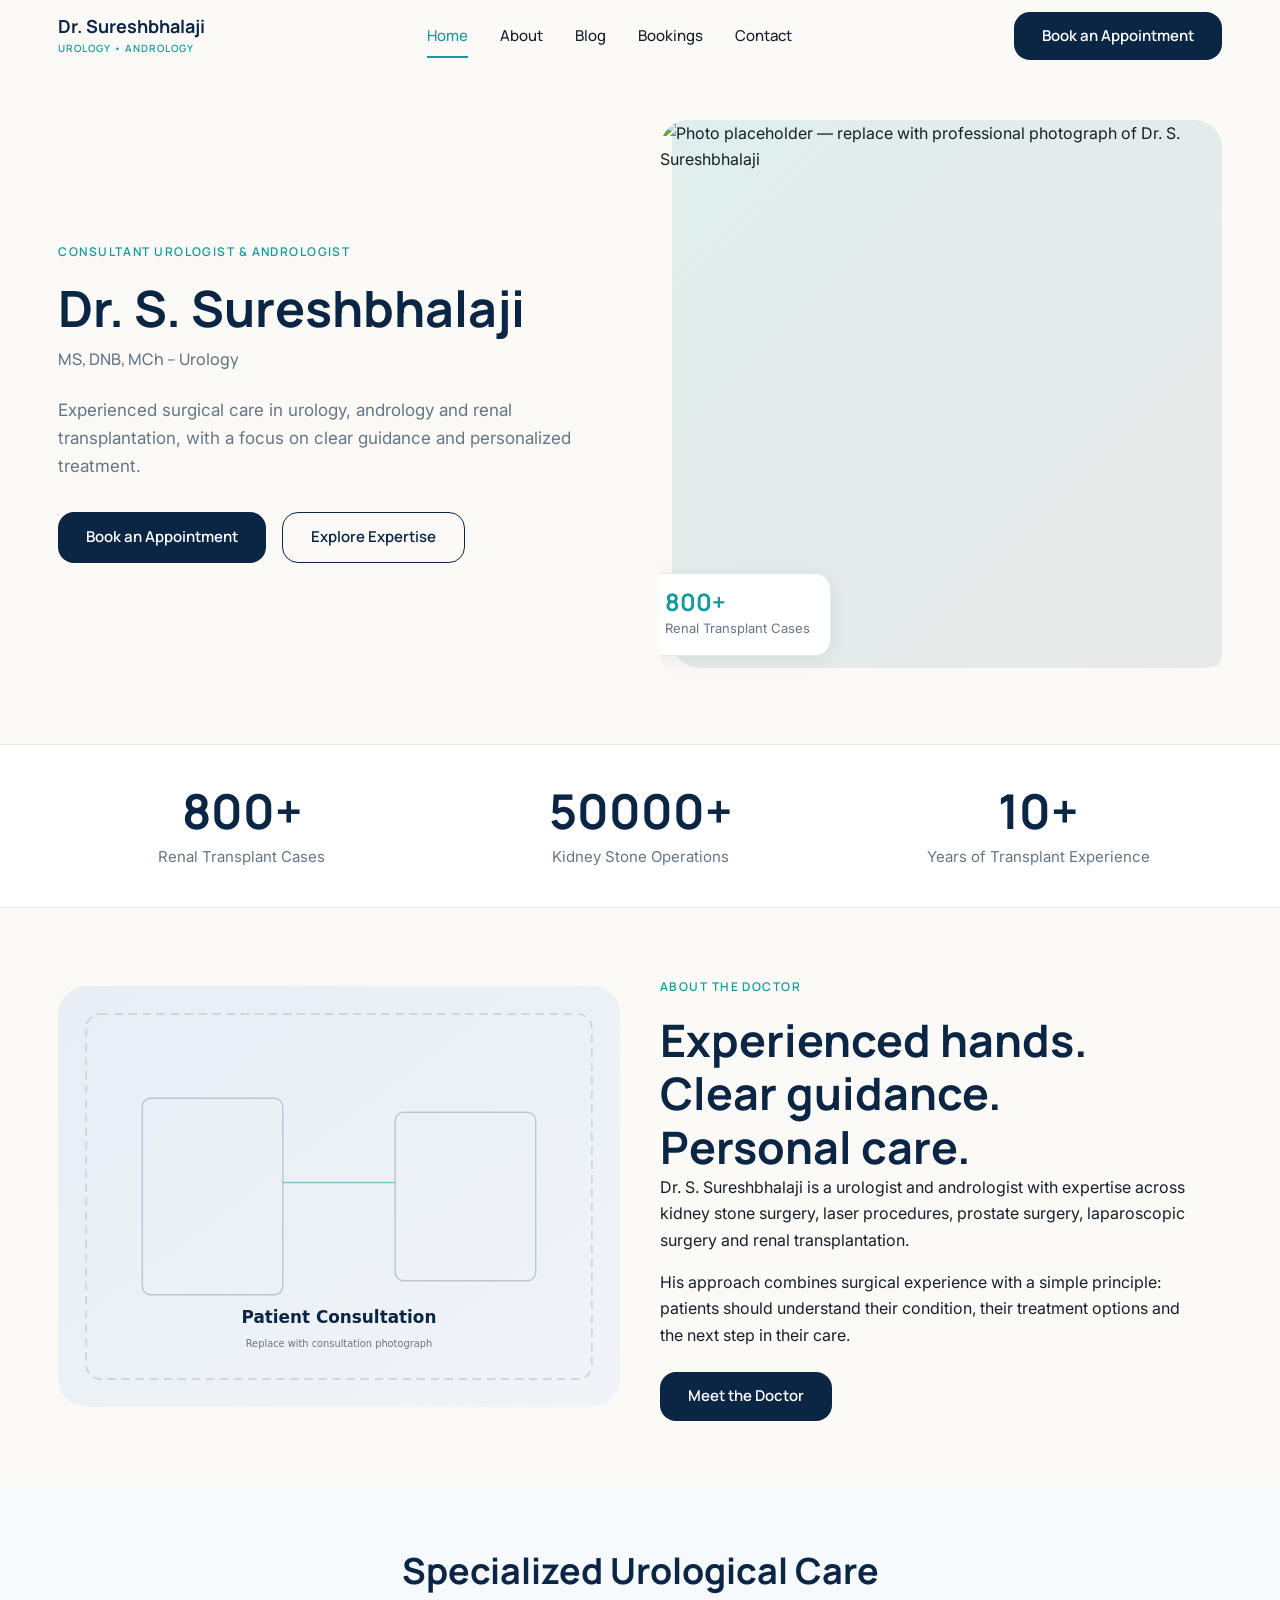
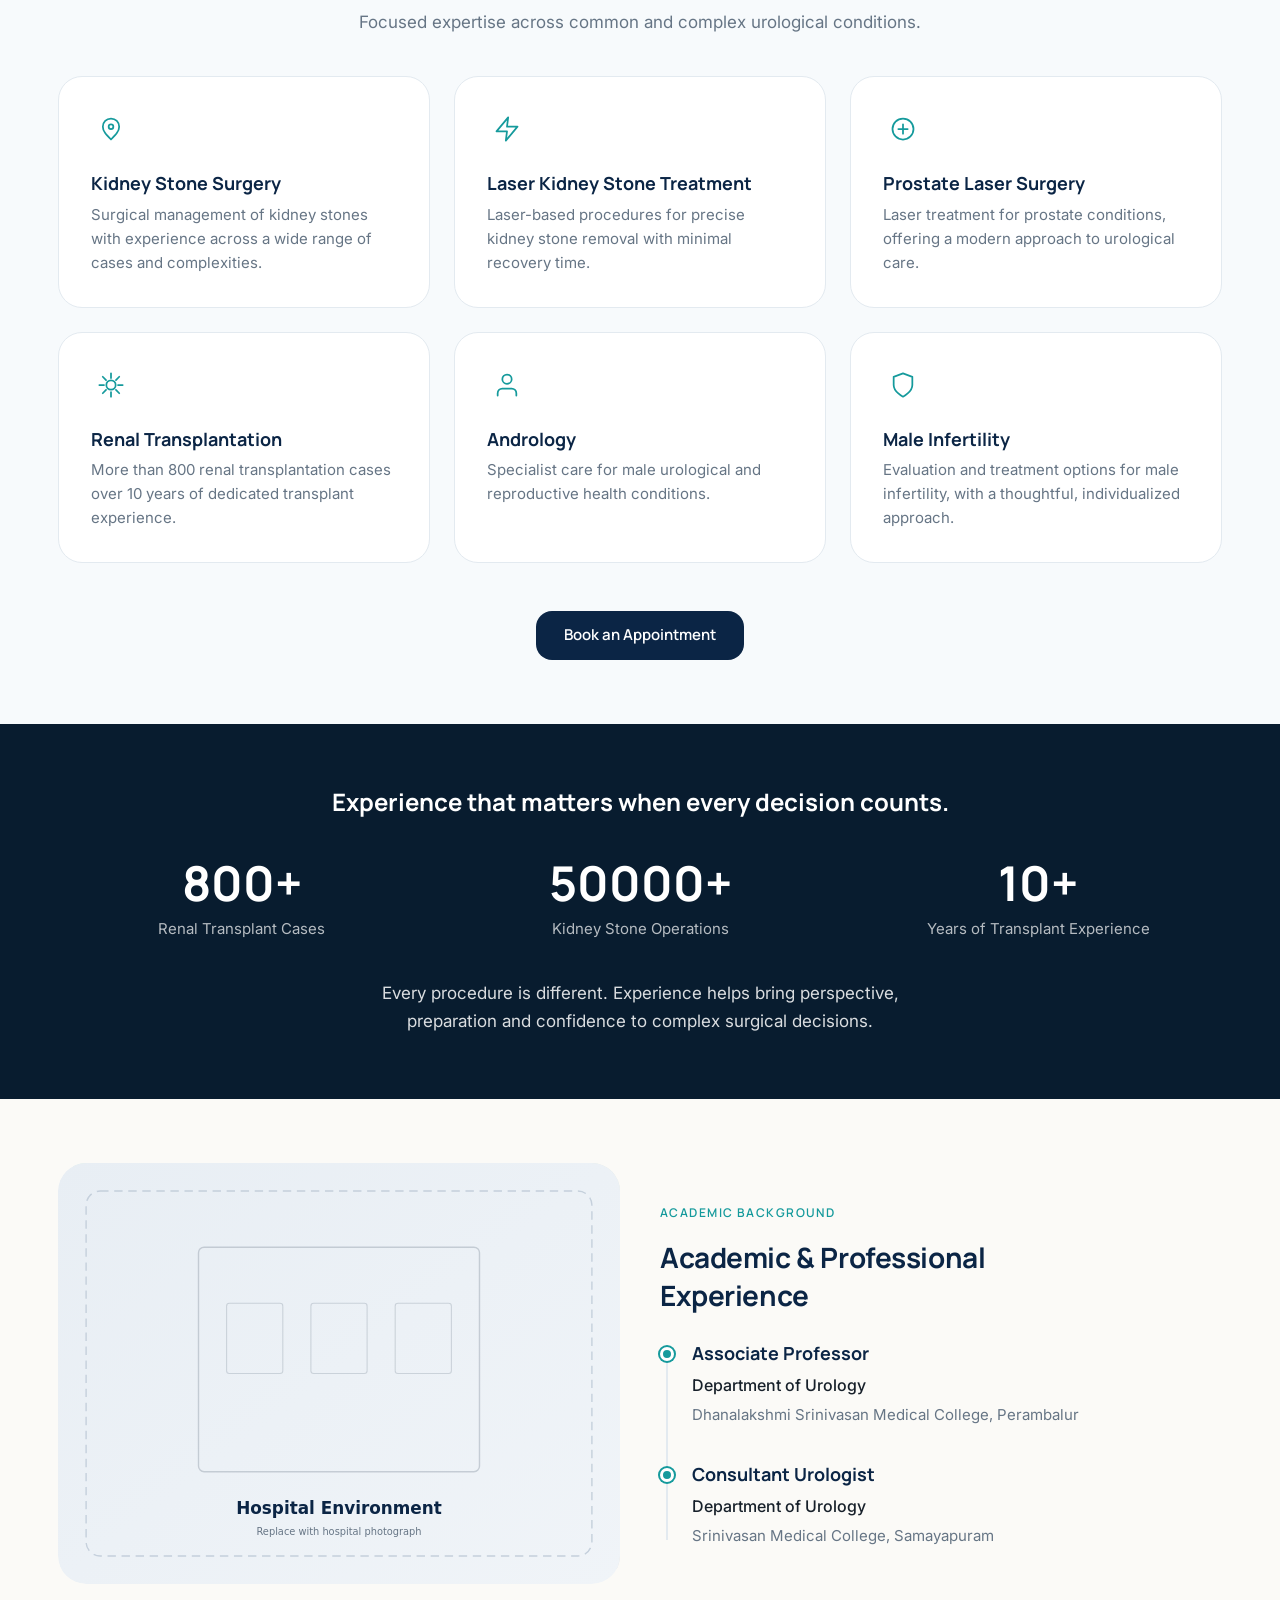
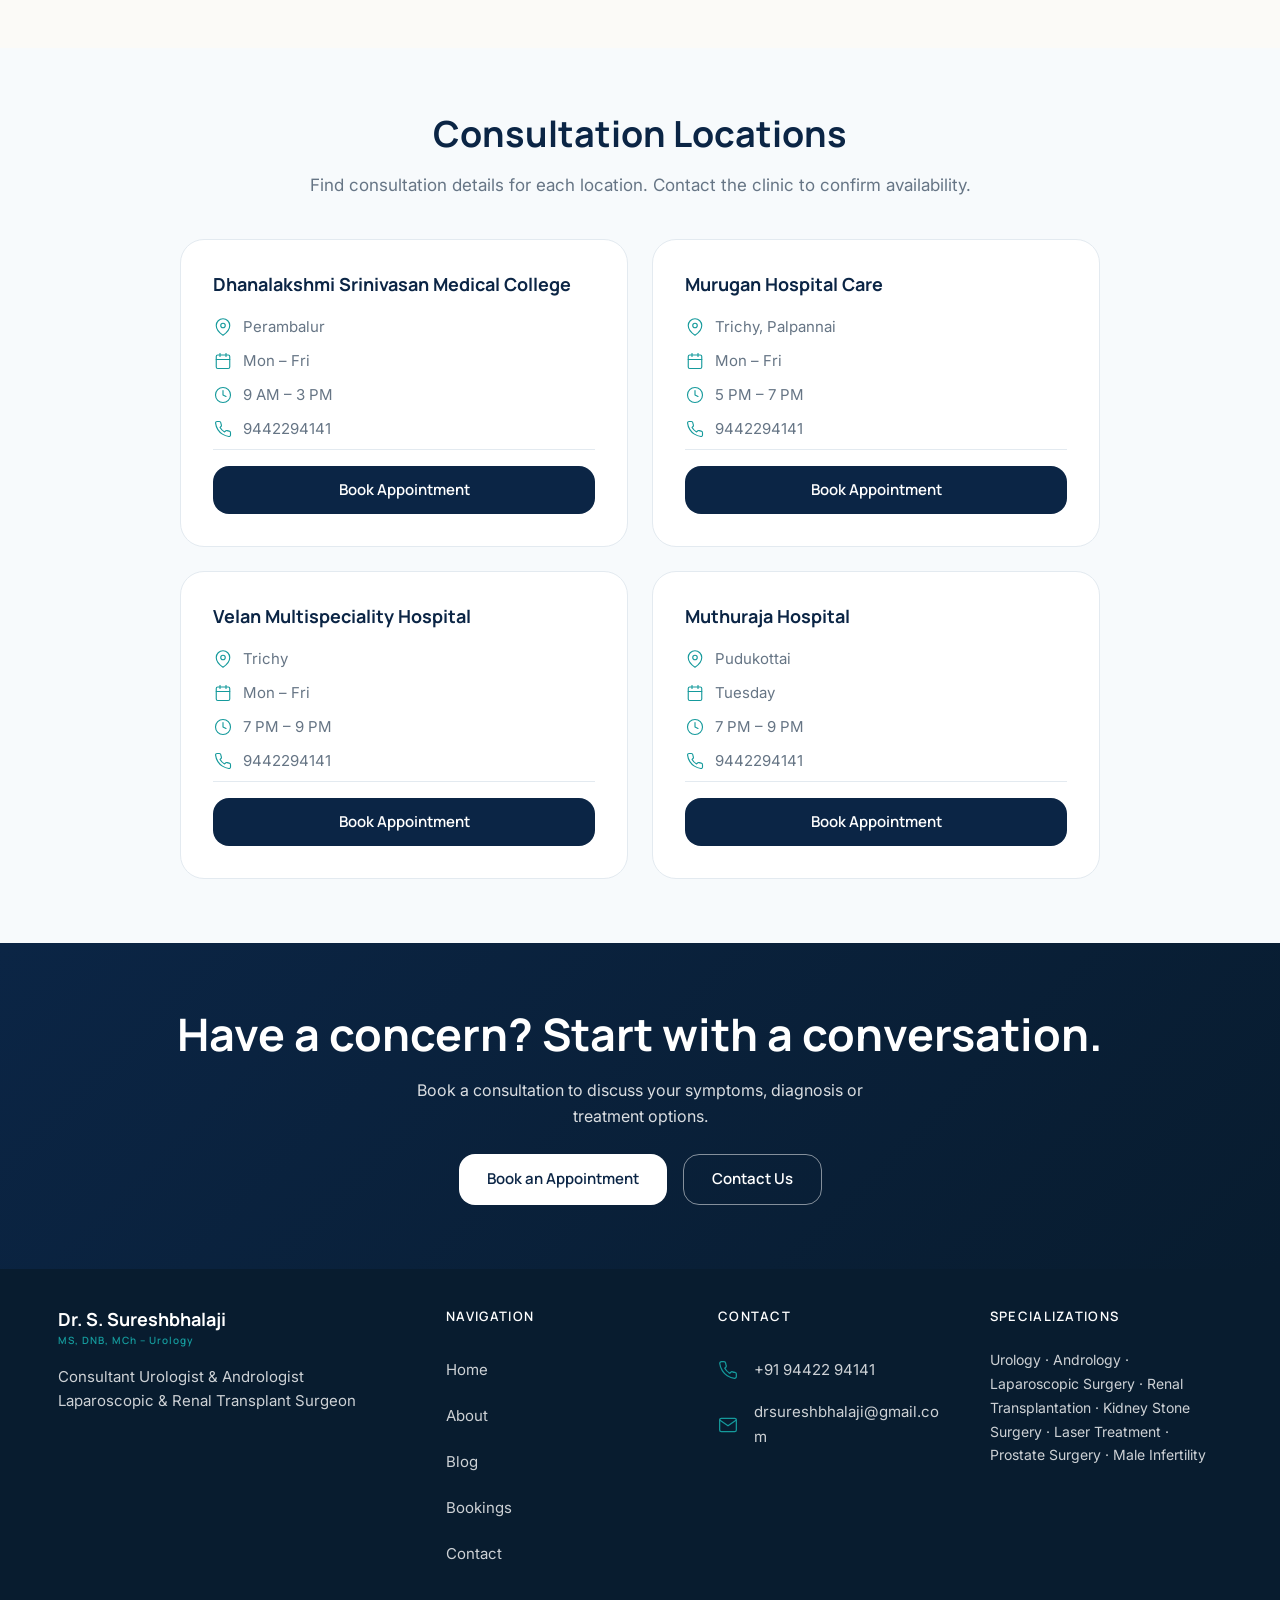
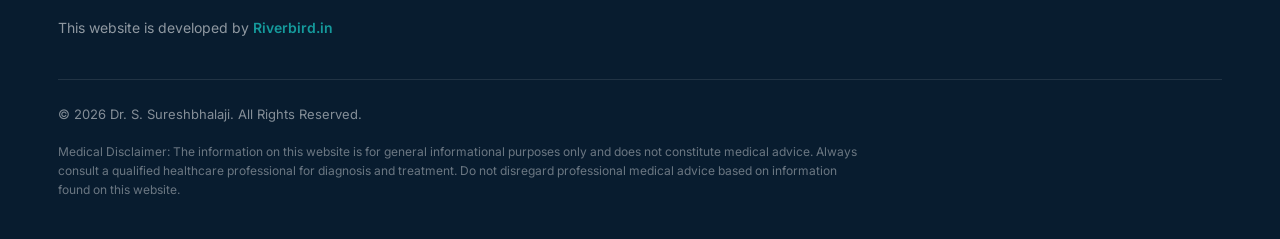
==== index.html @ bd38ac01 "web ready" ====
<!DOCTYPE html>
<html lang="en">
<head>
  <meta charset="UTF-8">
  <meta name="viewport" content="width=device-width, initial-scale=1.0, viewport-fit=cover">
  <title>Dr. S. Sureshbhalaji | Urologist &amp; Andrologist</title>
  <meta name="description" content="Dr. S. Sureshbhalaji is a urologist and andrologist specializing in kidney stone surgery, laser procedures, prostate surgery and renal transplantation.">
  <link rel="canonical" href="https://[YOUR-DOMAIN]/">
  <meta property="og:title" content="Dr. S. Sureshbhalaji | Urologist &amp; Andrologist">
  <meta property="og:description" content="Experienced surgical care in urology, andrology and renal transplantation, with a focus on clear guidance and personalized treatment.">
  <meta property="og:type" content="website">
  <meta property="og:url" content="https://[YOUR-DOMAIN]/">
  <meta property="og:image" content="assets/images/doctor-placeholder.svg">
  <meta name="referrer" content="strict-origin-when-cross-origin">
  <link rel="preconnect" href="https://fonts.googleapis.com">
  <link rel="preconnect" href="https://fonts.gstatic.com" crossorigin>
  <link href="https://fonts.googleapis.com/css2?family=Inter:wght@400;500;600&family=Manrope:wght@500;600;700;800&display=swap" rel="stylesheet">
  <link rel="stylesheet" href="css/variables.css">
  <link rel="stylesheet" href="css/base.css">
  <link rel="stylesheet" href="css/components.css">
  <link rel="stylesheet" href="css/layout.css">
  <link rel="stylesheet" href="css/responsive.css">
  <link rel="stylesheet" href="css/animations.css">
</head>
<body>

  <!-- Header -->
  <header class="site-header site-header--transparent" data-transparent="true">
    <div class="container site-header__inner">
      <a href="index.html" class="site-header__logo brand-mark" aria-label="Dr. Sureshbhalaji — Home">
        <div class="brand-mark__name">Dr. Sureshbhalaji</div>
        <div class="brand-mark__tagline">UROLOGY • ANDROLOGY</div>
      </a>

      <nav class="site-nav" aria-label="Main navigation">
        <ul class="site-nav__list">
          <li><a href="index.html" class="site-nav__link" data-nav-link>Home</a></li>
          <li><a href="about.html" class="site-nav__link" data-nav-link>About</a></li>
          <li><a href="blog.html" class="site-nav__link" data-nav-link data-blog-link>Blog</a></li>
          <li><a href="bookings.html" class="site-nav__link" data-nav-link>Bookings</a></li>
          <li><a href="contact.html" class="site-nav__link" data-nav-link>Contact</a></li>
        </ul>
      </nav>

      <div class="site-header__actions">
        <a href="bookings.html" class="btn btn--primary site-header__cta">Book an Appointment</a>
      </div>

      <button class="menu-toggle" aria-label="Open menu" aria-expanded="false" aria-controls="mobile-nav">
        <span class="menu-toggle__bar"></span>
        <span class="menu-toggle__bar"></span>
        <span class="menu-toggle__bar"></span>
      </button>
    </div>
  </header>

  <!-- Mobile Navigation -->
  <div class="mobile-nav" id="mobile-nav" aria-hidden="true">
    <div class="mobile-nav__overlay" aria-hidden="true"></div>
    <div class="mobile-nav__panel" tabindex="-1" role="dialog" aria-label="Mobile navigation">
      <ul class="mobile-nav__list">
        <li><a href="index.html" class="mobile-nav__link" data-nav-link>Home</a></li>
        <li><a href="about.html" class="mobile-nav__link" data-nav-link>About</a></li>
        <li><a href="blog.html" class="mobile-nav__link" data-nav-link data-blog-link>Blog</a></li>
        <li><a href="bookings.html" class="mobile-nav__link" data-nav-link>Bookings</a></li>
        <li><a href="contact.html" class="mobile-nav__link" data-nav-link>Contact</a></li>
      </ul>
      <a href="bookings.html" class="btn btn--primary btn--full mobile-nav__cta">Book an Appointment</a>
    </div>
  </div>

  <main>

    <!-- Hero -->
    <section class="hero section" aria-labelledby="hero-heading">
      <div class="container">
        <div class="hero__grid">
          <div class="hero__content reveal">
            <span class="eyebrow">Consultant Urologist &amp; Andrologist</span>
            <h1 id="hero-heading">Dr. S. Sureshbhalaji</h1>
            <p class="hero__qualification">MS, DNB, MCh – Urology</p>
            <p class="hero__text">Experienced surgical care in urology, andrology and renal transplantation, with a focus on clear guidance and personalized treatment.</p>
            <div class="hero__actions btn-group">
              <a href="bookings.html" class="btn btn--primary">Book an Appointment</a>
              <a href="#expertise" class="btn btn--secondary">Explore Expertise</a>
            </div>
          </div>
          <div class="hero__visual reveal">
            <div class="image-frame hero__image">
              <img
                data-image="doctor"
                src="assets/images/doctor-placeholder.svg"
                alt="Photo placeholder — replace with professional photograph of Dr. S. Sureshbhalaji"
                width="640"
                height="800"
                loading="eager"
              >
              <div class="credibility-badge">
                <div class="credibility-badge__number">800+</div>
                <div class="credibility-badge__text">Renal Transplant Cases</div>
              </div>
            </div>
          </div>
        </div>
      </div>
    </section>

    <!-- Trust Statistics -->
    <section class="trust-stats" aria-label="Experience statistics">
      <div class="container">
        <div class="trust-stats__grid">
          <div class="stat reveal">
            <div class="stat__number">800+</div>
            <div class="stat__label">Renal Transplant Cases</div>
          </div>
          <div class="stat reveal">
            <div class="stat__number">50000+</div>
            <div class="stat__label">Kidney Stone Operations</div>
          </div>
          <div class="stat reveal">
            <div class="stat__number">10+</div>
            <div class="stat__label">Years of Transplant Experience</div>
          </div>
        </div>
      </div>
    </section>

    <!-- About Introduction -->
    <section class="section section--warm" aria-labelledby="about-intro-heading">
      <div class="container">
        <div class="split-grid">
          <div class="split-grid__visual reveal">
            <div class="image-frame">
              <img
                data-image="consultation"
                src="assets/images/consultation-placeholder.svg"
                alt="Placeholder for doctor-patient consultation photograph"
                width="640"
                height="480"
                loading="lazy"
              >
            </div>
          </div>
          <div class="split-grid__content reveal">
            <span class="eyebrow">About the Doctor</span>
            <h2 id="about-intro-heading" class="text-balance">Experienced hands. Clear guidance. Personal care.</h2>
            <p>Dr. S. Sureshbhalaji is a urologist and andrologist with expertise across kidney stone surgery, laser procedures, prostate surgery, laparoscopic surgery and renal transplantation.</p>
            <p>His approach combines surgical experience with a simple principle: patients should understand their condition, their treatment options and the next step in their care.</p>
            <a href="about.html" class="btn btn--primary" style="margin-top: 1.5rem;">Meet the Doctor</a>
          </div>
        </div>
      </div>
    </section>

    <!-- Expertise -->
    <section class="section" id="expertise" aria-labelledby="expertise-heading">
      <div class="container">
        <div class="section-header section-header--center reveal">
          <h2 id="expertise-heading">Specialized Urological Care</h2>
          <p>Focused expertise across common and complex urological conditions.</p>
        </div>
        <div class="expertise-grid">
          <article class="card reveal">
            <div class="card__icon" aria-hidden="true">
              <svg viewBox="0 0 24 24" fill="none" stroke="currentColor" stroke-width="1.5" stroke-linecap="round" stroke-linejoin="round"><path d="M12 3C8 3 5 6 5 10c0 4 3 7 7 11 4-4 7-7 7-11 0-4-3-7-7-7z"/><circle cx="12" cy="10" r="2"/></svg>
            </div>
            <h3 class="card__title">Kidney Stone Surgery</h3>
            <p class="card__text">Surgical management of kidney stones with experience across a wide range of cases and complexities.</p>
          </article>
          <article class="card reveal">
            <div class="card__icon" aria-hidden="true">
              <svg viewBox="0 0 24 24" fill="none" stroke="currentColor" stroke-width="1.5" stroke-linecap="round" stroke-linejoin="round"><path d="M13 2L3 14h9l-1 8 10-12h-9l1-8z"/></svg>
            </div>
            <h3 class="card__title">Laser Kidney Stone Treatment</h3>
            <p class="card__text">Laser-based procedures for precise kidney stone removal with minimal recovery time.</p>
          </article>
          <article class="card reveal">
            <div class="card__icon" aria-hidden="true">
              <svg viewBox="0 0 24 24" fill="none" stroke="currentColor" stroke-width="1.5" stroke-linecap="round" stroke-linejoin="round"><circle cx="12" cy="12" r="9"/><path d="M12 8v8M8 12h8"/></svg>
            </div>
            <h3 class="card__title">Prostate Laser Surgery</h3>
            <p class="card__text">Laser treatment for prostate conditions, offering a modern approach to urological care.</p>
          </article>
          <article class="card reveal">
            <div class="card__icon" aria-hidden="true">
              <svg viewBox="0 0 24 24" fill="none" stroke="currentColor" stroke-width="1.5" stroke-linecap="round" stroke-linejoin="round"><path d="M12 2v4M12 18v4M4.93 4.93l2.83 2.83M16.24 16.24l2.83 2.83M2 12h4M18 12h4M4.93 19.07l2.83-2.83M16.24 7.76l2.83-2.83"/><circle cx="12" cy="12" r="4"/></svg>
            </div>
            <h3 class="card__title">Renal Transplantation</h3>
            <p class="card__text">More than 800 renal transplantation cases over 10 years of dedicated transplant experience.</p>
          </article>
          <article class="card reveal">
            <div class="card__icon" aria-hidden="true">
              <svg viewBox="0 0 24 24" fill="none" stroke="currentColor" stroke-width="1.5" stroke-linecap="round" stroke-linejoin="round"><path d="M20 21v-2a4 4 0 0 0-4-4H8a4 4 0 0 0-4 4v2"/><circle cx="12" cy="7" r="4"/></svg>
            </div>
            <h3 class="card__title">Andrology</h3>
            <p class="card__text">Specialist care for male urological and reproductive health conditions.</p>
          </article>
          <article class="card reveal">
            <div class="card__icon" aria-hidden="true">
              <svg viewBox="0 0 24 24" fill="none" stroke="currentColor" stroke-width="1.5" stroke-linecap="round" stroke-linejoin="round"><path d="M12 22s8-4 8-10V5l-8-3-8 3v7c0 6 8 10 8 10z"/></svg>
            </div>
            <h3 class="card__title">Male Infertility</h3>
            <p class="card__text">Evaluation and treatment options for male infertility, with a thoughtful, individualized approach.</p>
          </article>
        </div>
        <div class="text-center" style="margin-top: 3rem;">
          <a href="bookings.html" class="btn btn--primary reveal">Book an Appointment</a>
        </div>
      </div>
    </section>

    <!-- Experience -->
    <section class="section section--dark" aria-labelledby="experience-heading">
      <div class="container">
        <div class="section-header section-header--center reveal">
          <h3 id="experience-heading">Experience that matters when every decision counts.</h3>
        </div>
        <div class="experience-stats">
          <div class="stat reveal">
            <div class="stat__number">800+</div>
            <div class="stat__label">Renal Transplant Cases</div>
          </div>
          <div class="stat reveal">
            <div class="stat__number">50000+</div>
            <div class="stat__label">Kidney Stone Operations</div>
          </div>
          <div class="stat reveal">
            <div class="stat__number">10+</div>
            <div class="stat__label">Years of Transplant Experience</div>
          </div>
        </div>
        <p class="experience-statement reveal">Every procedure is different. Experience helps bring perspective, preparation and confidence to complex surgical decisions.</p>
      </div>
    </section>

    <!-- Academic Experience -->
    <section class="section section--warm" aria-labelledby="academic-heading">
      <div class="container">
        <div class="split-grid split-grid--reverse">
          <div class="split-grid__content reveal">
            <span class="eyebrow">Academic Background</span>
            <h2 id="academic-heading" class="heading-subsection">Academic &amp; Professional<br>Experience</h2>
            <div class="timeline">
              <div class="timeline__item">
                <div class="timeline__role">Associate Professor</div>
                <div class="timeline__dept">Department of Urology</div>
                <div class="timeline__institution">Dhanalakshmi Srinivasan Medical College, Perambalur</div>
              </div>
              <div class="timeline__item">
                <div class="timeline__role">Consultant Urologist</div>
                <div class="timeline__dept">Department of Urology</div>
                <div class="timeline__institution">Srinivasan Medical College, Samayapuram</div>
              </div>
            </div>
          </div>
          <div class="split-grid__visual reveal">
            <div class="image-frame">
              <img
                data-image="hospital"
                src="assets/images/hospital-placeholder.svg"
                alt="Placeholder for hospital or academic environment photograph"
                width="640"
                height="480"
                loading="lazy"
              >
            </div>
          </div>
        </div>
      </div>
    </section>

    <!-- Consultation Locations -->
    <section class="section" aria-labelledby="locations-heading">
      <div class="container">
        <div class="section-header section-header--center reveal">
          <h2 id="locations-heading">Consultation Locations</h2>
          <p>Find consultation details for each location. Contact the clinic to confirm availability.</p>
        </div>
        <div class="locations-grid">
          <article class="card location-card reveal">
            <h3 class="location-card__name">Dhanalakshmi Srinivasan Medical College</h3>
            <div class="location-card__detail">
              <svg viewBox="0 0 24 24" fill="none" stroke="currentColor" stroke-width="1.5" stroke-linecap="round" stroke-linejoin="round" aria-hidden="true"><path d="M21 10c0 7-9 13-9 13s-9-6-9-13a9 9 0 0 1 18 0z"/><circle cx="12" cy="10" r="3"/></svg>
              <span>Perambalur</span>
            </div>
            <div class="location-card__detail">
              <svg viewBox="0 0 24 24" fill="none" stroke="currentColor" stroke-width="1.5" stroke-linecap="round" stroke-linejoin="round" aria-hidden="true"><rect x="3" y="4" width="18" height="18" rx="2" ry="2"/><line x1="16" y1="2" x2="16" y2="6"/><line x1="8" y1="2" x2="8" y2="6"/><line x1="3" y1="10" x2="21" y2="10"/></svg>
              <span>Mon – Fri</span>
            </div>
            <div class="location-card__detail">
              <svg viewBox="0 0 24 24" fill="none" stroke="currentColor" stroke-width="1.5" stroke-linecap="round" stroke-linejoin="round" aria-hidden="true"><circle cx="12" cy="12" r="10"/><polyline points="12 6 12 12 16 14"/></svg>
              <span>9 AM – 3 PM</span>
            </div>
            <div class="location-card__detail">
              <svg viewBox="0 0 24 24" fill="none" stroke="currentColor" stroke-width="1.5" stroke-linecap="round" stroke-linejoin="round" aria-hidden="true"><path d="M22 16.92v3a2 2 0 0 1-2.18 2 19.79 19.79 0 0 1-8.63-3.07 19.5 19.5 0 0 1-6-6 19.79 19.79 0 0 1-3.07-8.67A2 2 0 0 1 4.11 2h3a2 2 0 0 1 2 1.72c.127.96.361 1.903.7 2.81a2 2 0 0 1-.45 2.11L8.09 9.91a16 16 0 0 0 6 6l1.27-1.27a2 2 0 0 1 2.11-.45c.907.339 1.85.573 2.81.7A2 2 0 0 1 22 16.92z"/></svg>
              <a href="tel:+919442294141">9442294141</a>
            </div>
            <div class="location-card__actions">
              <a href="bookings.html" class="btn btn--primary btn--full">Book Appointment</a>
            </div>
          </article>
          <article class="card location-card reveal">
            <h3 class="location-card__name">Murugan Hospital Care</h3>
            <div class="location-card__detail">
              <svg viewBox="0 0 24 24" fill="none" stroke="currentColor" stroke-width="1.5" stroke-linecap="round" stroke-linejoin="round" aria-hidden="true"><path d="M21 10c0 7-9 13-9 13s-9-6-9-13a9 9 0 0 1 18 0z"/><circle cx="12" cy="10" r="3"/></svg>
              <span>Trichy, Palpannai</span>
            </div>
            <div class="location-card__detail">
              <svg viewBox="0 0 24 24" fill="none" stroke="currentColor" stroke-width="1.5" stroke-linecap="round" stroke-linejoin="round" aria-hidden="true"><rect x="3" y="4" width="18" height="18" rx="2" ry="2"/><line x1="16" y1="2" x2="16" y2="6"/><line x1="8" y1="2" x2="8" y2="6"/><line x1="3" y1="10" x2="21" y2="10"/></svg>
              <span>Mon – Fri</span>
            </div>
            <div class="location-card__detail">
              <svg viewBox="0 0 24 24" fill="none" stroke="currentColor" stroke-width="1.5" stroke-linecap="round" stroke-linejoin="round" aria-hidden="true"><circle cx="12" cy="12" r="10"/><polyline points="12 6 12 12 16 14"/></svg>
              <span>5 PM – 7 PM</span>
            </div>
            <div class="location-card__detail">
              <svg viewBox="0 0 24 24" fill="none" stroke="currentColor" stroke-width="1.5" stroke-linecap="round" stroke-linejoin="round" aria-hidden="true"><path d="M22 16.92v3a2 2 0 0 1-2.18 2 19.79 19.79 0 0 1-8.63-3.07 19.5 19.5 0 0 1-6-6 19.79 19.79 0 0 1-3.07-8.67A2 2 0 0 1 4.11 2h3a2 2 0 0 1 2 1.72c.127.96.361 1.903.7 2.81a2 2 0 0 1-.45 2.11L8.09 9.91a16 16 0 0 0 6 6l1.27-1.27a2 2 0 0 1 2.11-.45c.907.339 1.85.573 2.81.7A2 2 0 0 1 22 16.92z"/></svg>
              <a href="tel:+919442294141">9442294141</a>
            </div>
            <div class="location-card__actions">
              <a href="bookings.html" class="btn btn--primary btn--full">Book Appointment</a>
            </div>
          </article>
          <article class="card location-card reveal">
            <h3 class="location-card__name">Velan Multispeciality Hospital</h3>
            <div class="location-card__detail">
              <svg viewBox="0 0 24 24" fill="none" stroke="currentColor" stroke-width="1.5" stroke-linecap="round" stroke-linejoin="round" aria-hidden="true"><path d="M21 10c0 7-9 13-9 13s-9-6-9-13a9 9 0 0 1 18 0z"/><circle cx="12" cy="10" r="3"/></svg>
              <span>Trichy</span>
            </div>
            <div class="location-card__detail">
              <svg viewBox="0 0 24 24" fill="none" stroke="currentColor" stroke-width="1.5" stroke-linecap="round" stroke-linejoin="round" aria-hidden="true"><rect x="3" y="4" width="18" height="18" rx="2" ry="2"/><line x1="16" y1="2" x2="16" y2="6"/><line x1="8" y1="2" x2="8" y2="6"/><line x1="3" y1="10" x2="21" y2="10"/></svg>
              <span>Mon – Fri</span>
            </div>
            <div class="location-card__detail">
              <svg viewBox="0 0 24 24" fill="none" stroke="currentColor" stroke-width="1.5" stroke-linecap="round" stroke-linejoin="round" aria-hidden="true"><circle cx="12" cy="12" r="10"/><polyline points="12 6 12 12 16 14"/></svg>
              <span>7 PM – 9 PM</span>
            </div>
            <div class="location-card__detail">
              <svg viewBox="0 0 24 24" fill="none" stroke="currentColor" stroke-width="1.5" stroke-linecap="round" stroke-linejoin="round" aria-hidden="true"><path d="M22 16.92v3a2 2 0 0 1-2.18 2 19.79 19.79 0 0 1-8.63-3.07 19.5 19.5 0 0 1-6-6 19.79 19.79 0 0 1-3.07-8.67A2 2 0 0 1 4.11 2h3a2 2 0 0 1 2 1.72c.127.96.361 1.903.7 2.81a2 2 0 0 1-.45 2.11L8.09 9.91a16 16 0 0 0 6 6l1.27-1.27a2 2 0 0 1 2.11-.45c.907.339 1.85.573 2.81.7A2 2 0 0 1 22 16.92z"/></svg>
              <a href="tel:+919442294141">9442294141</a>
            </div>
            <div class="location-card__actions">
              <a href="bookings.html" class="btn btn--primary btn--full">Book Appointment</a>
            </div>
          </article>
          <article class="card location-card reveal">
            <h3 class="location-card__name">Muthuraja Hospital</h3>
            <div class="location-card__detail">
              <svg viewBox="0 0 24 24" fill="none" stroke="currentColor" stroke-width="1.5" stroke-linecap="round" stroke-linejoin="round" aria-hidden="true"><path d="M21 10c0 7-9 13-9 13s-9-6-9-13a9 9 0 0 1 18 0z"/><circle cx="12" cy="10" r="3"/></svg>
              <span>Pudukottai</span>
            </div>
            <div class="location-card__detail">
              <svg viewBox="0 0 24 24" fill="none" stroke="currentColor" stroke-width="1.5" stroke-linecap="round" stroke-linejoin="round" aria-hidden="true"><rect x="3" y="4" width="18" height="18" rx="2" ry="2"/><line x1="16" y1="2" x2="16" y2="6"/><line x1="8" y1="2" x2="8" y2="6"/><line x1="3" y1="10" x2="21" y2="10"/></svg>
              <span>Tuesday</span>
            </div>
            <div class="location-card__detail">
              <svg viewBox="0 0 24 24" fill="none" stroke="currentColor" stroke-width="1.5" stroke-linecap="round" stroke-linejoin="round" aria-hidden="true"><circle cx="12" cy="12" r="10"/><polyline points="12 6 12 12 16 14"/></svg>
              <span>7 PM – 9 PM</span>
            </div>
            <div class="location-card__detail">
              <svg viewBox="0 0 24 24" fill="none" stroke="currentColor" stroke-width="1.5" stroke-linecap="round" stroke-linejoin="round" aria-hidden="true"><path d="M22 16.92v3a2 2 0 0 1-2.18 2 19.79 19.79 0 0 1-8.63-3.07 19.5 19.5 0 0 1-6-6 19.79 19.79 0 0 1-3.07-8.67A2 2 0 0 1 4.11 2h3a2 2 0 0 1 2 1.72c.127.96.361 1.903.7 2.81a2 2 0 0 1-.45 2.11L8.09 9.91a16 16 0 0 0 6 6l1.27-1.27a2 2 0 0 1 2.11-.45c.907.339 1.85.573 2.81.7A2 2 0 0 1 22 16.92z"/></svg>
              <a href="tel:+919442294141">9442294141</a>
            </div>
            <div class="location-card__actions">
              <a href="bookings.html" class="btn btn--primary btn--full">Book Appointment</a>
            </div>
          </article>
        </div>
      </div>
    </section>

    <!-- Final CTA -->
    <section class="section cta-section" aria-labelledby="final-cta-heading">
      <div class="container reveal">
        <h2 id="final-cta-heading">Have a concern? Start with a conversation.</h2>
        <p>Book a consultation to discuss your symptoms, diagnosis or treatment options.</p>
        <div class="btn-group btn-group--responsive">
          <a href="bookings.html" class="btn btn--white">Book an Appointment</a>
          <a href="contact.html" class="btn btn--outline-white">Contact Us</a>
        </div>
      </div>
    </section>

  </main>

  <!-- Footer -->
  <footer class="site-footer">
    <div class="container">
      <div class="site-footer__grid">
        <div class="site-footer__brand">
          <div class="brand-mark">
            <div class="brand-mark__name">Dr. S. Sureshbhalaji</div>
            <div class="brand-mark__tagline">MS, DNB, MCh – Urology</div>
          </div>
          <p>Consultant Urologist &amp; Andrologist<br>Laparoscopic &amp; Renal Transplant Surgeon</p>
        </div>
        <div>
          <h3 class="site-footer__heading">Navigation</h3>
          <nav class="site-footer__links" aria-label="Footer navigation">
            <a href="index.html">Home</a>
            <a href="about.html">About</a>
            <a href="blog.html" data-blog-link>Blog</a>
            <a href="bookings.html">Bookings</a>
            <a href="contact.html">Contact</a>
          </nav>
        </div>
        <div>
          <h3 class="site-footer__heading">Contact</h3>
          <div class="site-footer__contact">
            <a href="tel:+919442294141" class="site-footer__contact-link" data-contact-phone>
              <svg class="site-footer__contact-icon" viewBox="0 0 24 24" fill="none" stroke="currentColor" stroke-width="1.5" stroke-linecap="round" stroke-linejoin="round" aria-hidden="true"><path d="M22 16.92v3a2 2 0 0 1-2.18 2 19.79 19.79 0 0 1-8.63-3.07 19.5 19.5 0 0 1-6-6 19.79 19.79 0 0 1-3.07-8.67A2 2 0 0 1 4.11 2h3a2 2 0 0 1 2 1.72c.127.96.361 1.903.7 2.81a2 2 0 0 1-.45 2.11L8.09 9.91a16 16 0 0 0 6 6l1.27-1.27a2 2 0 0 1 2.11-.45c.907.339 1.85.573 2.81.7A2 2 0 0 1 22 16.92z"/></svg>
              <span class="site-footer__contact-text">+91 94422 94141</span>
            </a>
            <a href="mailto:drsureshbhalaji@gmail.com" class="site-footer__contact-link" data-contact-email>
              <svg class="site-footer__contact-icon" viewBox="0 0 24 24" fill="none" stroke="currentColor" stroke-width="1.5" stroke-linecap="round" stroke-linejoin="round" aria-hidden="true"><path d="M4 4h16c1.1 0 2 .9 2 2v12c0 1.1-.9 2-2 2H4c-1.1 0-2-.9-2-2V6c0-1.1.9-2 2-2z"/><polyline points="22,6 12,13 2,6"/></svg>
              <span class="site-footer__contact-text">drsureshbhalaji@gmail.com</span>
            </a>
          </div>
        </div>
        <div>
          <h3 class="site-footer__heading">Specializations</h3>
          <p style="font-size: 0.875rem; line-height: 1.7;">Urology · Andrology · Laparoscopic Surgery · Renal Transplantation · Kidney Stone Surgery · Laser Treatment · Prostate Surgery · Male Infertility</p>
        </div>
      </div>
      <p class="site-footer__credit">This website is developed by <a href="https://riverbird.in" target="_blank" rel="noopener noreferrer">Riverbird.in</a></p>
      <div class="site-footer__bottom">
        <p class="site-footer__copyright">&copy; 2026 Dr. S. Sureshbhalaji. All Rights Reserved.</p>
        <p class="site-footer__disclaimer">Medical Disclaimer: The information on this website is for general informational purposes only and does not constitute medical advice. Always consult a qualified healthcare professional for diagnosis and treatment. Do not disregard professional medical advice based on information found on this website.</p>
      </div>
    </div>
  </footer>

  <!-- Mobile Bottom CTA -->
  <nav class="mobile-cta-bar" aria-label="Quick actions">
    <a href="#" class="mobile-cta-bar__item" data-contact-phone aria-label="Call clinic">
      <svg viewBox="0 0 24 24" fill="none" stroke="currentColor" stroke-width="1.5" stroke-linecap="round" stroke-linejoin="round" aria-hidden="true"><path d="M22 16.92v3a2 2 0 0 1-2.18 2 19.79 19.79 0 0 1-8.63-3.07 19.5 19.5 0 0 1-6-6 19.79 19.79 0 0 1-3.07-8.67A2 2 0 0 1 4.11 2h3a2 2 0 0 1 2 1.72c.127.96.361 1.903.7 2.81a2 2 0 0 1-.45 2.11L8.09 9.91a16 16 0 0 0 6 6l1.27-1.27a2 2 0 0 1 2.11-.45c.907.339 1.85.573 2.81.7A2 2 0 0 1 22 16.92z"/></svg>
      Call
    </a>
    <a href="#" class="mobile-cta-bar__item" data-contact-whatsapp aria-label="WhatsApp clinic">
      <svg viewBox="0 0 24 24" fill="none" stroke="currentColor" stroke-width="1.5" stroke-linecap="round" stroke-linejoin="round" aria-hidden="true"><path d="M21 11.5a8.38 8.38 0 0 1-.9 3.8 8.5 8.5 0 0 1-7.6 4.7 8.38 8.38 0 0 1-3.8-.9L3 21l1.9-5.7a8.38 8.38 0 0 1-.9-3.8 8.5 8.5 0 0 1 4.7-7.6 8.38 8.38 0 0 1 3.8-.9h.5a8.48 8.48 0 0 1 8 8v.5z"/></svg>
      WhatsApp
    </a>
    <a href="bookings.html" class="mobile-cta-bar__item mobile-cta-bar__item--primary" aria-label="Book an appointment">
      <svg viewBox="0 0 24 24" fill="none" stroke="currentColor" stroke-width="1.5" stroke-linecap="round" stroke-linejoin="round" aria-hidden="true"><rect x="3" y="4" width="18" height="18" rx="2" ry="2"/><line x1="16" y1="2" x2="16" y2="6"/><line x1="8" y1="2" x2="8" y2="6"/><line x1="3" y1="10" x2="21" y2="10"/></svg>
      Book
    </a>
  </nav>

  <script type="module" src="js/main.js"></script>
  <script src="js/navigation.js"></script>
</body>
</html>
---- css/variables.css ----
:root {
  /* Colors */
  --color-primary: #0B2545;
  --color-secondary: #159A9C;
  --color-dark: #081C2F;
  --color-background: #F7FAFC;
  --color-warm-bg: #FBFAF7;
  --color-surface: #FFFFFF;
  --color-text: #17202A;
  --color-muted: #667585;
  --color-border: #E3EAF0;
  --color-success: #2E7D68;

  /* Typography */
  --font-heading: "Manrope", system-ui, -apple-system, BlinkMacSystemFont, "Segoe UI", sans-serif;
  --font-body: "Inter", system-ui, -apple-system, BlinkMacSystemFont, "Segoe UI", sans-serif;

  --text-h1: 50px;
  --text-h2: clamp(2rem, 3.5vw, 3.5rem);
  --text-h3: clamp(1.25rem, 2vw, 1.5rem);
  --text-body: clamp(1rem, 1.1vw, 1.125rem);
  --line-height: 1.65;

  /* Spacing */
  --container: 1240px;
  --section-space: clamp(40px, 5vw, 72px);
  --section-space-lg: clamp(56px, 7vw, 88px);
  --gap-sm: 8px;
  --gap-md: 16px;
  --gap-lg: 24px;
  --gap-xl: 32px;
  --gap-2xl: 40px;
  --gap-3xl: 48px;

  /* Radius */
  --radius-sm: 8px;
  --radius-md: 16px;
  --radius-lg: 24px;
  --radius-xl: 28px;

  /* Shadows */
  --shadow-sm: 0 1px 3px rgba(11, 37, 69, 0.06);
  --shadow-md: 0 4px 20px rgba(11, 37, 69, 0.08);
  --shadow-lg: 0 8px 40px rgba(11, 37, 69, 0.1);

  /* Transitions */
  --transition-fast: 200ms ease;
  --transition-base: 300ms ease;
  --transition-slow: 500ms ease;

  /* Layout */
  --header-height: 72px;
  --mobile-cta-height: 64px;
}
---- css/base.css ----
*,
*::before,
*::after {
  box-sizing: border-box;
  margin: 0;
  padding: 0;
}

html {
  scroll-behavior: smooth;
  -webkit-text-size-adjust: 100%;
  text-size-adjust: 100%;
}

body {
  font-family: var(--font-body);
  font-size: var(--text-body);
  line-height: var(--line-height);
  color: var(--color-text);
  background-color: var(--color-background);
  -webkit-font-smoothing: antialiased;
  -moz-osx-font-smoothing: grayscale;
  overflow-x: hidden;
  min-width: 320px;
}

/* Improve touch interaction on mobile/tablet */
a,
button,
input,
select,
textarea,
[role="button"] {
  -webkit-tap-highlight-color: rgba(21, 154, 156, 0.15);
  touch-action: manipulation;
}

body.menu-open {
  overflow: hidden;
}

img,
svg {
  display: block;
  max-width: 100%;
  height: auto;
}

a {
  color: inherit;
  text-decoration: none;
}

ul,
ol {
  list-style: none;
}

button,
input,
select,
textarea {
  font: inherit;
  color: inherit;
}

button {
  cursor: pointer;
  border: none;
  background: none;
}

:focus-visible {
  outline: 2px solid var(--color-secondary);
  outline-offset: 3px;
}

h1,
h2,
h3,
h4,
h5,
h6 {
  font-family: var(--font-heading);
  font-weight: 700;
  line-height: 1.2;
  color: var(--color-primary);
}

h1 {
  font-size: var(--text-h1);
}

h2 {
  font-size: var(--text-h2);
}

h3 {
  font-size: var(--text-h3);
}

p + p {
  margin-top: 1em;
}

.sr-only {
  position: absolute;
  width: 1px;
  height: 1px;
  padding: 0;
  margin: -1px;
  overflow: hidden;
  clip: rect(0, 0, 0, 0);
  white-space: nowrap;
  border: 0;
}

.container {
  width: 100%;
  max-width: var(--container);
  margin-inline: auto;
  padding-inline: clamp(16px, 4vw, 40px);
}

.section {
  padding-block: var(--section-space);
}

.section--warm {
  background-color: var(--color-warm-bg);
}

.section--dark {
  background-color: var(--color-dark);
  color: var(--color-surface);
}

.section--dark h2,
.section--dark h3 {
  color: var(--color-surface);
}

.section--dark p {
  color: rgba(255, 255, 255, 0.85);
}

.eyebrow {
  display: inline-block;
  font-family: var(--font-heading);
  font-size: 0.75rem;
  font-weight: 600;
  letter-spacing: 0.12em;
  text-transform: uppercase;
  color: var(--color-secondary);
  margin-bottom: var(--gap-md);
}

.text-muted {
  color: var(--color-muted);
}

.text-center {
  text-align: center;
}

.text-balance {
  text-wrap: balance;
}

.disclaimer-note {
  font-size: 0.8125rem;
  color: var(--color-muted);
  font-style: italic;
}
---- css/components.css ----
/* Buttons */
.btn {
  display: inline-flex;
  align-items: center;
  justify-content: center;
  gap: var(--gap-sm);
  min-height: 48px;
  min-width: 48px;
  padding: 0.75rem 1.75rem;
  font-family: var(--font-heading);
  font-size: 0.9375rem;
  font-weight: 600;
  border-radius: var(--radius-md);
  transition: background-color var(--transition-fast),
    color var(--transition-fast),
    border-color var(--transition-fast),
    transform var(--transition-fast),
    box-shadow var(--transition-fast);
  white-space: nowrap;
}

.btn--primary {
  background-color: var(--color-primary);
  color: var(--color-surface);
}

.btn--primary:hover {
  background-color: var(--color-dark);
  transform: translateY(-1px);
  box-shadow: var(--shadow-md);
}

.btn--secondary {
  background-color: transparent;
  color: var(--color-primary);
  border: 1.5px solid var(--color-primary);
}

.btn--secondary:hover {
  background-color: var(--color-primary);
  color: var(--color-surface);
  transform: translateY(-1px);
}

.btn--white {
  background-color: var(--color-surface);
  color: var(--color-primary);
}

.btn--white:hover {
  background-color: var(--color-warm-bg);
  transform: translateY(-1px);
}

.btn--outline-white {
  background-color: transparent;
  color: var(--color-surface);
  border: 1.5px solid rgba(255, 255, 255, 0.5);
}

.btn--outline-white:hover {
  background-color: rgba(255, 255, 255, 0.1);
  border-color: var(--color-surface);
}

.btn--full {
  width: 100%;
}

.btn-group {
  display: flex;
  flex-wrap: wrap;
  gap: var(--gap-md);
}

/* Cards */
.card {
  background: var(--color-surface);
  border: 1px solid var(--color-border);
  border-radius: var(--radius-lg);
  padding: clamp(24px, 3vw, 32px);
  transition: transform var(--transition-base), box-shadow var(--transition-base);
}

.card:hover {
  transform: translateY(-3px);
  box-shadow: var(--shadow-md);
}

.card__icon {
  width: 40px;
  height: 40px;
  display: flex;
  align-items: center;
  justify-content: center;
  margin-bottom: var(--gap-lg);
  color: var(--color-secondary);
}

.card__icon svg {
  width: 28px;
  height: 28px;
}

.card__title {
  font-size: 1.125rem;
  margin-bottom: var(--gap-sm);
}

.card__text {
  color: var(--color-muted);
  font-size: 0.9375rem;
  line-height: 1.6;
}

.card__arrow {
  display: inline-flex;
  margin-top: var(--gap-lg);
  color: var(--color-secondary);
  transition: transform var(--transition-fast);
}

.card:hover .card__arrow {
  transform: translateX(4px);
}

/* Stat cards */
.stat {
  text-align: center;
}

.stat__number {
  font-family: var(--font-heading);
  font-size: clamp(2rem, 4vw, 3rem);
  font-weight: 700;
  color: var(--color-primary);
  line-height: 1.1;
}

.section--dark .stat__number {
  color: var(--color-surface);
}

.stat__label {
  font-size: 0.9375rem;
  color: var(--color-muted);
  margin-top: var(--gap-sm);
  line-height: 1.4;
}

.section--dark .stat__label {
  color: rgba(255, 255, 255, 0.7);
}

/* Image placeholders */
.image-frame {
  position: relative;
  border-radius: var(--radius-xl);
  overflow: hidden;
}

.image-frame::before {
  content: "";
  position: absolute;
  inset: -12px -12px 12px 12px;
  background: linear-gradient(135deg, rgba(21, 154, 156, 0.12), rgba(11, 37, 69, 0.08));
  border-radius: var(--radius-xl);
  z-index: -1;
}

.image-frame img {
  width: 100%;
  height: 100%;
  object-fit: cover;
  border-radius: var(--radius-xl);
  transition: transform var(--transition-slow);
}

.image-frame:hover img {
  transform: scale(1.02);
}

.image-placeholder {
  display: flex;
  flex-direction: column;
  align-items: center;
  justify-content: center;
  gap: var(--gap-sm);
  background: linear-gradient(145deg, #E8EEF4 0%, #F0F4F8 50%, #E3EAF0 100%);
  border: 1px dashed var(--color-border);
  border-radius: var(--radius-xl);
  text-align: center;
  padding: var(--gap-xl);
  min-height: 280px;
}

.image-placeholder__icon {
  width: 48px;
  height: 48px;
  color: var(--color-muted);
  opacity: 0.5;
}

.image-placeholder__label {
  font-family: var(--font-heading);
  font-size: 1rem;
  font-weight: 600;
  color: var(--color-primary);
}

.image-placeholder__hint {
  font-size: 0.8125rem;
  color: var(--color-muted);
  max-width: 220px;
}

/* Credibility badge */
.credibility-badge {
  position: absolute;
  bottom: 24px;
  left: -16px;
  background: var(--color-surface);
  border: 1px solid var(--color-border);
  border-radius: var(--radius-md);
  padding: 16px 20px;
  box-shadow: var(--shadow-md);
  z-index: 2;
}

.credibility-badge__number {
  font-family: var(--font-heading);
  font-size: 1.5rem;
  font-weight: 700;
  color: var(--color-secondary);
  line-height: 1;
}

.credibility-badge__text {
  font-size: 0.8125rem;
  color: var(--color-muted);
  margin-top: 4px;
}

/* Timeline */
.timeline {
  position: relative;
  padding-left: 32px;
}

.timeline::before {
  content: "";
  position: absolute;
  left: 6px;
  top: 8px;
  bottom: 8px;
  width: 2px;
  background: var(--color-border);
}

.timeline__item {
  position: relative;
  padding-bottom: var(--gap-xl);
}

.timeline__item:last-child {
  padding-bottom: 0;
}

.timeline__item::before {
  content: "";
  position: absolute;
  left: -32px;
  top: 8px;
  width: 14px;
  height: 14px;
  border-radius: 50%;
  background: var(--color-secondary);
  border: 3px solid var(--color-surface);
  box-shadow: 0 0 0 2px var(--color-secondary);
}

.timeline__role {
  font-family: var(--font-heading);
  font-size: 1.125rem;
  font-weight: 700;
  color: var(--color-primary);
  margin-bottom: 4px;
}

.timeline__dept {
  font-weight: 500;
  color: var(--color-text);
  margin-bottom: 4px;
}

.timeline__institution {
  color: var(--color-muted);
  font-size: 0.9375rem;
}

.timeline__note {
  font-size: 0.8125rem;
  color: var(--color-muted);
  font-style: italic;
  margin-top: var(--gap-md);
}

/* Location cards */
.location-card {
  display: flex;
  flex-direction: column;
  height: 100%;
}

.location-card__name {
  font-family: var(--font-heading);
  font-size: 1.125rem;
  font-weight: 700;
  margin-bottom: var(--gap-md);
  line-height: 1.35;
}

.location-card__detail {
  display: grid;
  grid-template-columns: 20px 1fr;
  column-gap: 10px;
  align-items: center;
  font-size: 0.9375rem;
  color: var(--color-muted);
  margin-bottom: 6px;
  min-height: 28px;
}

.location-card__detail svg {
  flex-shrink: 0;
  width: 18px;
  height: 18px;
  margin: 0;
  color: var(--color-secondary);
  justify-self: center;
}

.location-card__detail span,
.location-card__detail a {
  line-height: 1.4;
  align-self: center;
}

.location-card__detail a {
  color: var(--color-muted);
  font-weight: 400;
  text-decoration: none;
  min-height: unset;
  display: inline;
}

.location-card__detail a:hover {
  color: var(--color-secondary);
  text-decoration: underline;
}

.location-card__actions {
  margin-top: auto;
  padding-top: var(--gap-md);
  border-top: 1px solid var(--color-border);
}

.location-card__actions .btn {
  width: 100%;
}

/* Forms */
.form-group {
  margin-bottom: var(--gap-lg);
}

.form-label {
  display: block;
  font-family: var(--font-heading);
  font-size: 0.875rem;
  font-weight: 600;
  color: var(--color-primary);
  margin-bottom: var(--gap-sm);
}

.form-label .required {
  color: var(--color-secondary);
}

.form-input,
.form-select,
.form-textarea {
  width: 100%;
  min-height: 48px;
  padding: 0.75rem 1rem;
  font-size: max(16px, 1rem);
  background: var(--color-surface);
  border: 1px solid var(--color-border);
  border-radius: var(--radius-sm);
  transition: border-color var(--transition-fast), box-shadow var(--transition-fast);
}

.form-textarea {
  min-height: 120px;
  resize: vertical;
}

.form-input:focus,
.form-select:focus,
.form-textarea:focus {
  outline: none;
  border-color: var(--color-secondary);
  box-shadow: 0 0 0 3px rgba(21, 154, 156, 0.15);
}

.form-input.error,
.form-select.error,
.form-textarea.error {
  border-color: #C0392B;
}

.form-error {
  font-size: 0.8125rem;
  color: #C0392B;
  margin-top: var(--gap-sm);
}

.form-note {
  font-size: 0.875rem;
  color: var(--color-muted);
  margin-top: var(--gap-lg);
  padding: var(--gap-md);
  background: var(--color-warm-bg);
  border-radius: var(--radius-sm);
  border-left: 3px solid var(--color-secondary);
}

.form-privacy {
  font-size: 0.8125rem;
  color: var(--color-muted);
  margin-top: var(--gap-md);
}

/* Alert / Toast */
.alert {
  padding: var(--gap-md) var(--gap-lg);
  border-radius: var(--radius-sm);
  font-size: 0.9375rem;
  margin-bottom: var(--gap-lg);
}

.alert--success {
  background: rgba(46, 125, 104, 0.1);
  color: var(--color-success);
  border: 1px solid rgba(46, 125, 104, 0.3);
}

.alert--error {
  background: rgba(192, 57, 43, 0.08);
  color: #C0392B;
  border: 1px solid rgba(192, 57, 43, 0.2);
}

.alert[hidden] {
  display: none;
}

/* Qualification cards */
.qual-card {
  text-align: center;
  padding: var(--gap-xl);
}

.qual-card__degree {
  font-family: var(--font-heading);
  font-size: 1.5rem;
  font-weight: 700;
  color: var(--color-primary);
}

.qual-card__field {
  font-size: 0.875rem;
  color: var(--color-muted);
  margin-top: var(--gap-sm);
}

/* Map placeholder */
.map-placeholder {
  display: flex;
  flex-direction: column;
  align-items: center;
  justify-content: center;
  gap: var(--gap-md);
  min-height: 320px;
  background: linear-gradient(145deg, #E8EEF4, #F0F4F8);
  border: 1px dashed var(--color-border);
  border-radius: var(--radius-lg);
  color: var(--color-muted);
}

.map-placeholder svg {
  width: 48px;
  height: 48px;
  opacity: 0.4;
}

/* Section header */
.section-header {
  max-width: 640px;
  margin-bottom: var(--gap-2xl);
}

.section-header--center {
  margin-inline: auto;
  text-align: center;
  max-width: 720px;
}

.section-header--center h2 {
  font-size: clamp(1.5rem, 3vw, 2.25rem);
}

.section-header p {
  color: var(--color-muted);
  margin-top: var(--gap-md);
  font-size: 1.0625rem;
}

.section-header h2,
.cta-section h2 {
  text-wrap: balance;
}

.heading-subsection {
  font-size: clamp(1.25rem, 2.5vw, 1.75rem);
  font-weight: 700;
  line-height: 1.35;
  letter-spacing: -0.015em;
  max-width: 16em;
  margin-bottom: var(--gap-lg);
}

@media (min-width: 1200px) {
  .section-header--center h2,
  .section--dark .section-header h2,
  .cta-section h2 {
    white-space: nowrap;
  }
}

/* Brand mark */
.brand-mark {
  font-family: var(--font-heading);
}

.brand-mark__name {
  font-size: 1.125rem;
  font-weight: 700;
  color: var(--color-primary);
  line-height: 1.2;
}

.brand-mark__tagline {
  font-size: 0.625rem;
  font-weight: 600;
  letter-spacing: 0.1em;
  color: var(--color-secondary);
  margin-top: 2px;
}

/* Blog */
.blog-grid {
  display: grid;
  gap: var(--gap-lg);
}

.blog-card {
  display: flex;
  flex-direction: column;
  height: 100%;
}

.blog-card__meta {
  font-size: 0.8125rem;
  color: var(--color-muted);
  margin-bottom: var(--gap-sm);
}

.blog-card__title {
  font-family: var(--font-heading);
  font-size: 1.125rem;
  font-weight: 700;
  color: var(--color-primary);
  margin-bottom: var(--gap-sm);
  line-height: 1.35;
}

.blog-card__excerpt {
  font-size: 0.9375rem;
  color: var(--color-muted);
  line-height: 1.6;
  flex-grow: 1;
}

.blog-card__link {
  display: inline-flex;
  align-items: center;
  gap: var(--gap-sm);
  margin-top: var(--gap-lg);
  font-family: var(--font-heading);
  font-size: 0.875rem;
  font-weight: 600;
  color: var(--color-secondary);
  min-height: 44px;
}

.blog-card__link:hover {
  color: var(--color-primary);
}

.blog-bridge {
  text-align: center;
  max-width: 560px;
  margin-inline: auto;
  padding: var(--gap-2xl) var(--gap-lg);
}

.blog-bridge p {
  color: var(--color-muted);
  margin-bottom: var(--gap-xl);
}

.blog-embed {
  width: 100%;
  min-height: 70vh;
  border: 1px solid var(--color-border);
  border-radius: var(--radius-lg);
  overflow: hidden;
  background: var(--color-surface);
}

.blog-embed iframe {
  width: 100%;
  min-height: 70vh;
  border: 0;
}

.blog-notice {
  font-size: 0.875rem;
  color: var(--color-muted);
  text-align: center;
  margin-top: var(--gap-2xl);
  padding: var(--gap-md);
  background: var(--color-warm-bg);
  border-radius: var(--radius-sm);
  border: 1px solid var(--color-border);
}
---- css/layout.css ----
/* Header */
.site-header {
  position: fixed;
  top: 0;
  left: 0;
  right: 0;
  z-index: 1000;
  height: var(--header-height);
  transition: background-color var(--transition-base),
    box-shadow var(--transition-base),
    border-color var(--transition-base);
}

.site-header--transparent {
  background: transparent;
}

.site-header--solid {
  background: rgba(255, 255, 255, 0.97);
  backdrop-filter: blur(12px);
  -webkit-backdrop-filter: blur(12px);
  border-bottom: 1px solid var(--color-border);
  box-shadow: var(--shadow-sm);
}

.site-header__inner {
  display: flex;
  align-items: center;
  justify-content: space-between;
  height: var(--header-height);
  gap: var(--gap-lg);
}

.site-header__logo {
  flex-shrink: 0;
  z-index: 1001;
}

.site-nav {
  display: none;
}

.site-nav__list {
  display: flex;
  align-items: center;
  gap: var(--gap-xl);
}

.site-nav__link {
  font-family: var(--font-heading);
  font-size: 0.9375rem;
  font-weight: 500;
  color: var(--color-text);
  position: relative;
  padding: 4px 0;
  transition: color var(--transition-fast);
}

.site-nav__link::after {
  content: "";
  position: absolute;
  bottom: 0;
  left: 0;
  width: 0;
  height: 2px;
  background: var(--color-secondary);
  transition: width var(--transition-base);
}

.site-nav__link:hover,
.site-nav__link--active {
  color: var(--color-primary);
}

.site-nav__link:hover::after,
.site-nav__link--active::after {
  width: 100%;
}

.site-header__actions {
  display: none;
  align-items: center;
  gap: var(--gap-md);
}

.site-header__cta {
  display: none;
}

/* Mobile menu toggle */
.menu-toggle {
  display: flex;
  flex-direction: column;
  justify-content: center;
  gap: 5px;
  width: 44px;
  height: 44px;
  padding: 10px;
  z-index: 1001;
}

.menu-toggle__bar {
  display: block;
  width: 100%;
  height: 2px;
  background: var(--color-primary);
  border-radius: 2px;
  transition: transform var(--transition-base), opacity var(--transition-base);
}

.menu-toggle[aria-expanded="true"] .menu-toggle__bar:nth-child(1) {
  transform: translateY(7px) rotate(45deg);
}

.menu-toggle[aria-expanded="true"] .menu-toggle__bar:nth-child(2) {
  opacity: 0;
}

.menu-toggle[aria-expanded="true"] .menu-toggle__bar:nth-child(3) {
  transform: translateY(-7px) rotate(-45deg);
}

/* Mobile nav overlay */
.mobile-nav {
  position: fixed;
  inset: 0;
  z-index: 999;
  background: rgba(8, 28, 47, 0.5);
  opacity: 0;
  visibility: hidden;
  transition: opacity var(--transition-base), visibility var(--transition-base);
}

.mobile-nav.is-open {
  opacity: 1;
  visibility: visible;
}

.mobile-nav__panel {
  position: absolute;
  top: 0;
  right: 0;
  width: min(320px, 85vw);
  height: 100%;
  background: var(--color-surface);
  padding: calc(var(--header-height) + 24px) 32px 32px;
  transform: translateX(100%);
  transition: transform var(--transition-base);
  overflow-y: auto;
}

.mobile-nav.is-open .mobile-nav__panel {
  transform: translateX(0);
}

.mobile-nav__list {
  display: flex;
  flex-direction: column;
  gap: var(--gap-lg);
}

.mobile-nav__link {
  font-family: var(--font-heading);
  font-size: 1.125rem;
  font-weight: 600;
  color: var(--color-primary);
  padding: var(--gap-sm) 0;
  display: block;
  border-bottom: 1px solid var(--color-border);
}

.mobile-nav__link--active {
  color: var(--color-secondary);
}

.mobile-nav__cta {
  margin-top: var(--gap-xl);
}

/* Mobile bottom CTA bar */
.mobile-cta-bar {
  display: flex;
  position: fixed;
  bottom: 0;
  left: 0;
  right: 0;
  z-index: 998;
  background: var(--color-surface);
  border-top: 1px solid var(--color-border);
  box-shadow: 0 -4px 20px rgba(11, 37, 69, 0.08);
  min-height: var(--mobile-cta-height);
  padding-bottom: env(safe-area-inset-bottom, 0);
}

.mobile-cta-bar__item {
  flex: 1;
  display: flex;
  flex-direction: column;
  align-items: center;
  justify-content: center;
  gap: 2px;
  font-size: 0.6875rem;
  font-weight: 600;
  color: var(--color-primary);
  transition: background-color var(--transition-fast);
  min-height: 48px;
}

.mobile-cta-bar__item svg {
  width: 20px;
  height: 20px;
}

.mobile-cta-bar__item:hover,
.mobile-cta-bar__item:focus-visible {
  background: var(--color-warm-bg);
}

.mobile-cta-bar__item--primary {
  background: var(--color-primary);
  color: var(--color-surface);
}

.mobile-cta-bar__item--primary:hover {
  background: var(--color-dark);
}

/* Hero */
.hero {
  padding-top: calc(var(--header-height) + 32px);
  padding-bottom: clamp(40px, 5vw, 64px);
  background: var(--color-warm-bg);
  overflow: hidden;
}

.hero__grid {
  display: grid;
  gap: var(--gap-2xl);
  align-items: center;
}

.hero__content {
  max-width: 580px;
}

.hero__qualification {
  font-family: var(--font-heading);
  font-size: 1rem;
  font-weight: 500;
  color: var(--color-muted);
  margin-top: var(--gap-sm);
}

.hero__text {
  color: var(--color-muted);
  font-size: 1.0625rem;
  margin-top: var(--gap-lg);
  max-width: 520px;
}

.hero__actions {
  margin-top: var(--gap-xl);
}

.hero__visual {
  position: relative;
}

.hero__image {
  aspect-ratio: 4 / 5;
  max-height: 560px;
}

/* Trust stats bar */
.trust-stats {
  background: var(--color-surface);
  border-block: 1px solid var(--color-border);
  padding-block: var(--gap-2xl);
}

.trust-stats__grid {
  display: grid;
  gap: var(--gap-xl);
}

.trust-stats__footnote {
  text-align: center;
  margin-top: var(--gap-lg);
}

/* Two column layouts */
.split-grid {
  display: grid;
  gap: var(--gap-2xl);
  align-items: center;
}

.split-grid__content {
  max-width: 540px;
}

.split-grid__visual .image-frame,
.split-grid__visual .image-placeholder {
  aspect-ratio: 4 / 3;
}

/* Expertise grid */
.expertise-grid {
  display: grid;
  gap: var(--gap-lg);
}

/* Experience section */
.experience-stats {
  display: grid;
  gap: var(--gap-xl);
  margin-bottom: var(--gap-2xl);
}

.experience-statement {
  max-width: 560px;
  font-size: 1.0625rem;
  color: rgba(255, 255, 255, 0.85);
  text-align: center;
  margin-inline: auto;
}

/* Locations grid */
.locations-grid {
  display: grid;
  gap: var(--gap-lg);
  grid-template-columns: 1fr;
  align-items: stretch;
}

@media (min-width: 640px) {
  .locations-grid {
    grid-template-columns: repeat(2, minmax(0, 1fr));
    max-width: 920px;
    margin-inline: auto;
  }
}

/* CTA section */
.cta-section {
  background: linear-gradient(135deg, var(--color-primary) 0%, var(--color-dark) 100%);
  color: var(--color-surface);
  text-align: center;
}

.cta-section h2 {
  color: var(--color-surface);
}

.cta-section p {
  color: rgba(255, 255, 255, 0.85);
  max-width: 520px;
  margin: var(--gap-md) auto var(--gap-lg);
}

.cta-section .btn-group {
  justify-content: center;
}

/* Page hero (inner pages) */
.page-hero {
  padding-top: calc(var(--header-height) + 48px);
  padding-bottom: clamp(40px, 5vw, 64px);
  background: var(--color-warm-bg);
  text-align: center;
}

.page-hero h1 {
  max-width: 720px;
  margin-inline: auto;
}

.page-hero p {
  color: var(--color-muted);
  max-width: 560px;
  margin: var(--gap-lg) auto 0;
  font-size: 1.0625rem;
}

/* About page */
.profile-grid {
  display: grid;
  gap: var(--gap-2xl);
  align-items: start;
}

.profile-grid__image {
  aspect-ratio: 3 / 4;
  max-width: 420px;
}

.qual-grid {
  display: grid;
  gap: var(--gap-lg);
}

.approach-grid {
  display: grid;
  gap: var(--gap-md);
  max-width: 960px;
  margin-inline: auto;
}

.approach-item {
  display: flex;
  gap: var(--gap-md);
  align-items: flex-start;
  padding: var(--gap-lg);
  background: var(--color-surface);
  border: 1px solid var(--color-border);
  border-radius: var(--radius-md);
  height: 100%;
}

.approach-item__icon {
  flex-shrink: 0;
  width: 44px;
  height: 44px;
  display: flex;
  align-items: center;
  justify-content: center;
  background: rgba(21, 154, 156, 0.1);
  border-radius: var(--radius-sm);
  color: var(--color-secondary);
}

.approach-item__icon svg {
  width: 22px;
  height: 22px;
}

.approach-item__title {
  font-family: var(--font-heading);
  font-size: 1rem;
  font-weight: 600;
  margin-bottom: 4px;
}

.approach-item__text {
  font-size: 0.9375rem;
  color: var(--color-muted);
}

/* Booking page */
.booking-layout {
  display: grid;
  gap: var(--gap-2xl);
}

.booking-info {
  max-width: 400px;
}

.booking-info__list {
  margin-top: var(--gap-xl);
}

.booking-info__item {
  display: flex;
  gap: var(--gap-md);
  margin-bottom: var(--gap-lg);
  font-size: 0.9375rem;
  color: var(--color-muted);
}

.booking-info__item svg {
  flex-shrink: 0;
  width: 20px;
  height: 20px;
  color: var(--color-secondary);
  margin-top: 2px;
}

.booking-form-wrapper {
  background: var(--color-surface);
  border: 1px solid var(--color-border);
  border-radius: var(--radius-lg);
  padding: clamp(24px, 4vw, 40px);
}

/* Contact page */
.contact-grid {
  display: grid;
  gap: var(--gap-lg);
  grid-template-columns: 1fr;
  max-width: 960px;
  margin-inline: auto;
}

@media (min-width: 640px) {
  .contact-grid {
    grid-template-columns: repeat(3, minmax(0, 1fr));
  }
}

.contact-card {
  text-align: center;
  display: flex;
  flex-direction: column;
  align-items: center;
  height: 100%;
}

.contact-card__icon {
  width: 48px;
  height: 48px;
  margin: 0 auto var(--gap-md);
  display: flex;
  align-items: center;
  justify-content: center;
  background: rgba(21, 154, 156, 0.1);
  border-radius: 50%;
  color: var(--color-secondary);
  flex-shrink: 0;
}

.contact-card__icon svg {
  width: 22px;
  height: 22px;
  display: block;
}

.contact-card__label {
  font-size: 0.8125rem;
  font-weight: 600;
  text-transform: uppercase;
  letter-spacing: 0.08em;
  color: var(--color-muted);
  margin-bottom: var(--gap-sm);
}

.contact-card__value {
  font-family: var(--font-heading);
  font-size: clamp(0.875rem, 2vw, 1rem);
  font-weight: 600;
  color: var(--color-primary);
  word-break: break-word;
}

.contact-card__value a {
  display: inline-block;
  min-height: 44px;
  line-height: 1.4;
  padding-block: 4px;
}

.contact-card__value a:hover {
  color: var(--color-secondary);
}

/* Footer */
.site-footer {
  background: var(--color-dark);
  color: rgba(255, 255, 255, 0.8);
  padding-block: var(--gap-2xl);
  padding-bottom: calc(var(--gap-2xl) + var(--mobile-cta-height) + env(safe-area-inset-bottom, 0));
}

.site-footer h3,
.site-footer .brand-mark__name {
  color: var(--color-surface);
}

.site-footer .brand-mark__tagline {
  color: var(--color-secondary);
}

.site-footer__grid {
  display: grid;
  gap: var(--gap-2xl);
}

.site-footer__brand p {
  font-size: 0.9375rem;
  margin-top: var(--gap-md);
  line-height: 1.6;
}

.site-footer__heading {
  font-family: var(--font-heading);
  font-size: 0.8125rem;
  font-weight: 600;
  text-transform: uppercase;
  letter-spacing: 0.1em;
  color: var(--color-surface);
  margin-bottom: var(--gap-lg);
}

.site-footer__links {
  display: flex;
  flex-direction: column;
  gap: 2px;
}

.site-footer__links a {
  display: flex;
  align-items: center;
  min-height: 44px;
  font-size: 0.9375rem;
  padding: 4px 0;
  transition: color var(--transition-fast);
}

.site-footer__links a:hover {
  color: var(--color-secondary);
}

.site-footer__contact {
  display: flex;
  flex-direction: column;
  gap: var(--gap-sm);
}

.site-footer__contact a {
  display: flex;
  align-items: center;
  min-height: 44px;
  font-size: 0.9375rem;
  transition: color var(--transition-fast);
}

.site-footer__contact-link {
  display: flex;
  align-items: center;
  gap: var(--gap-md);
}

.site-footer__contact-icon {
  flex-shrink: 0;
  width: 20px;
  height: 20px;
  color: var(--color-secondary);
}

.site-footer__contact-text {
  word-break: break-word;
}

.site-footer__contact a:hover {
  color: var(--color-secondary);
}

.site-footer__contact a:hover .site-footer__contact-icon {
  color: var(--color-surface);
}

.site-footer__credit {
  margin-top: var(--gap-2xl);
  text-align: left;
  font-size: 0.875rem;
  color: rgba(255, 255, 255, 0.55);
}

.site-footer__credit a {
  color: var(--color-secondary);
  font-weight: 600;
  transition: color var(--transition-fast);
}

.site-footer__credit a:hover {
  color: var(--color-surface);
}

.site-footer__bottom {
  margin-top: var(--gap-2xl);
  padding-top: var(--gap-lg);
  border-top: 1px solid rgba(255, 255, 255, 0.1);
}

.site-footer__copyright {
  font-size: 0.8125rem;
  color: rgba(255, 255, 255, 0.5);
  margin-bottom: var(--gap-md);
}

.site-footer__disclaimer {
  font-size: 0.75rem;
  color: rgba(255, 255, 255, 0.4);
  line-height: 1.6;
  max-width: 800px;
}

/* Main content offset for mobile CTA */
main {
  padding-bottom: calc(var(--mobile-cta-height) + env(safe-area-inset-bottom, 0));
}

/* Scroll reveal */
.reveal {
  opacity: 0;
  transform: translateY(24px);
  transition: opacity var(--transition-slow), transform var(--transition-slow);
}

.reveal.is-visible {
  opacity: 1;
  transform: translateY(0);
}
---- css/responsive.css ----
/* ─── Global responsive foundations ─── */

.image-frame img,
.image-placeholder,
.hero__image {
  width: 100%;
  max-width: 100%;
  height: auto;
}

.hero__image {
  max-height: min(560px, 70vh);
}

.site-nav__link,
.mobile-nav__link {
  min-height: 44px;
  display: inline-flex;
  align-items: center;
}

/* ─── Extra-small phones (320px – 374px) ─── */
@media (max-width: 374px) {
  .trust-stats__grid {
    grid-template-columns: 1fr;
  }

  .brand-mark__name {
    font-size: 1rem;
  }

  .brand-mark__tagline {
    font-size: 0.5625rem;
  }

  .credibility-badge {
    left: 12px;
    bottom: 12px;
    padding: 10px 14px;
  }

  .credibility-badge__number {
    font-size: 1.25rem;
  }

  .stat__number {
    font-size: clamp(1.75rem, 8vw, 2.25rem);
  }

  .location-card__name {
    font-size: 1rem;
  }
}

/* ─── Small mobile (375px – 639px) ─── */
@media (max-width: 639px) {
  .hero {
    padding-top: calc(var(--header-height) + 24px);
    min-height: auto;
  }

  .hero__grid {
    gap: var(--gap-xl);
  }

  .hero__actions .btn-group {
    flex-direction: column;
    width: 100%;
  }

  .hero__actions .btn {
    width: 100%;
  }

  .trust-stats__grid {
    grid-template-columns: repeat(2, 1fr);
    gap: var(--gap-lg);
  }

  .trust-stats__grid .stat:last-child {
    grid-column: 1 / -1;
  }

  .experience-stats {
    grid-template-columns: 1fr;
    gap: var(--gap-xl);
  }

  .expertise-grid,
  .locations-grid,
  .approach-grid,
  .contact-grid,
  .qual-grid {
    grid-template-columns: 1fr;
  }

  .split-grid,
  .profile-grid,
  .booking-layout {
    grid-template-columns: 1fr;
  }

  .profile-grid__image {
    max-width: 100%;
    margin-inline: auto;
  }

  .credibility-badge {
    left: 16px;
    bottom: 16px;
    padding: 12px 16px;
  }

  .cta-section .btn-group,
  .btn-group--responsive {
    flex-direction: column;
    align-items: stretch;
    width: 100%;
  }

  .cta-section .btn,
  .btn-group--responsive .btn {
    width: 100%;
  }

  .page-hero {
    padding-top: calc(var(--header-height) + 40px);
    padding-bottom: clamp(48px, 8vw, 80px);
  }

  .section-header {
    margin-bottom: var(--gap-xl);
  }

  .heading-subsection br {
    display: none;
  }

  .heading-subsection {
    max-width: none;
  }

  .site-footer__grid {
    grid-template-columns: 1fr;
    gap: var(--gap-xl);
  }

  .timeline {
    padding-left: 28px;
  }

  .mobile-cta-bar__item {
    min-height: 48px;
    padding-block: 6px;
  }

  .menu-toggle {
    min-width: 48px;
    min-height: 48px;
  }

  .site-header__cta {
    display: none;
  }
}

/* ─── Tablet (640px – 1023px) ─── */
@media (min-width: 640px) {
  .trust-stats__grid {
    grid-template-columns: repeat(3, 1fr);
  }

  .expertise-grid {
    grid-template-columns: repeat(2, 1fr);
  }

  .experience-stats {
    grid-template-columns: repeat(3, 1fr);
  }

  .qual-grid {
    grid-template-columns: repeat(3, 1fr);
  }

  .contact-grid {
    grid-template-columns: repeat(3, minmax(0, 1fr));
  }

  .blog-grid {
    grid-template-columns: repeat(2, 1fr);
  }

  .approach-grid {
    grid-template-columns: repeat(2, 1fr);
  }

  .site-footer {
    padding-bottom: var(--gap-2xl);
  }

  main {
    padding-bottom: 0;
  }

  .mobile-cta-bar {
    display: none;
  }
}

@media (min-width: 640px) and (max-width: 1023px) {
  .site-footer__grid {
    grid-template-columns: repeat(2, 1fr);
  }

  .booking-layout {
    grid-template-columns: 1fr;
  }

  .hero {
    min-height: auto;
    padding-block: calc(var(--header-height) + 32px) clamp(40px, 5vw, 56px);
  }
}

/* ─── Desktop (1024px+) ─── */
@media (min-width: 1024px) {
  .site-nav {
    display: block;
  }

  .site-header__actions {
    display: flex;
  }

  .site-header__cta {
    display: inline-flex;
  }

  .menu-toggle {
    display: none;
  }

  .hero__grid {
    grid-template-columns: 1fr 1fr;
    gap: var(--gap-2xl);
  }

  .hero__visual {
    order: 2;
  }

  .split-grid {
    grid-template-columns: 1fr 1fr;
  }

  .split-grid--reverse .split-grid__content {
    order: 2;
  }

  .expertise-grid {
    grid-template-columns: repeat(3, 1fr);
  }

  .blog-grid {
    grid-template-columns: repeat(3, 1fr);
  }

  .approach-grid {
    grid-template-columns: repeat(3, 1fr);
  }

  .booking-layout {
    grid-template-columns: 1fr 1.4fr;
    align-items: start;
  }

  .profile-grid {
    grid-template-columns: 380px 1fr;
  }

  .site-footer__grid {
    grid-template-columns: 1.5fr 1fr 1fr 1fr;
  }

  .hero {
    padding-top: calc(var(--header-height) + 48px);
    min-height: auto;
    display: flex;
    align-items: center;
  }
}

/* ─── Large desktop (1280px+) ─── */
@media (min-width: 1280px) {
  .hero__content {
    padding-right: var(--gap-2xl);
  }

  .container {
    padding-inline: clamp(24px, 3vw, 48px);
  }
}

/* ─── Wide screens (1440px+) ─── */
@media (min-width: 1440px) {
  :root {
    --container: 1280px;
  }
}

/* ─── Ultra-wide (1920px+) ─── */
@media (min-width: 1920px) {
  .hero__content {
    max-width: 640px;
  }

  .section-header {
    max-width: 720px;
  }
}

/* ─── Landscape phones ─── */
@media (max-height: 500px) and (orientation: landscape) {
  .hero {
    min-height: auto;
    padding-block: calc(var(--header-height) + 16px) 48px;
  }

  .hero__image {
    max-height: 50vh;
  }

  .mobile-nav__panel {
    padding-top: calc(var(--header-height) + 12px);
  }
}

/* ─── Reduced motion already in animations.css ─── */

/* ─── High contrast / coarse pointer (touch devices) ─── */
@media (pointer: coarse) {
  .btn {
    min-height: 48px;
  }

  .card {
    padding: clamp(20px, 3vw, 32px);
  }

  .site-nav__link {
    padding-block: 8px;
  }

  .form-input,
  .form-select,
  .form-textarea {
    min-height: 52px;
  }
}
---- css/animations.css ----
@media (prefers-reduced-motion: reduce) {
  *,
  *::before,
  *::after {
    animation-duration: 0.01ms !important;
    animation-iteration-count: 1 !important;
    transition-duration: 0.01ms !important;
    scroll-behavior: auto !important;
  }

  .reveal {
    opacity: 1;
    transform: none;
  }

  .card:hover,
  .btn:hover,
  .image-frame:hover img {
    transform: none;
  }
}

@media (prefers-reduced-motion: no-preference) {
  .reveal:nth-child(2) {
    transition-delay: 80ms;
  }

  .reveal:nth-child(3) {
    transition-delay: 160ms;
  }

  .reveal:nth-child(4) {
    transition-delay: 240ms;
  }

  .reveal:nth-child(5) {
    transition-delay: 320ms;
  }

  .reveal:nth-child(6) {
    transition-delay: 400ms;
  }
}
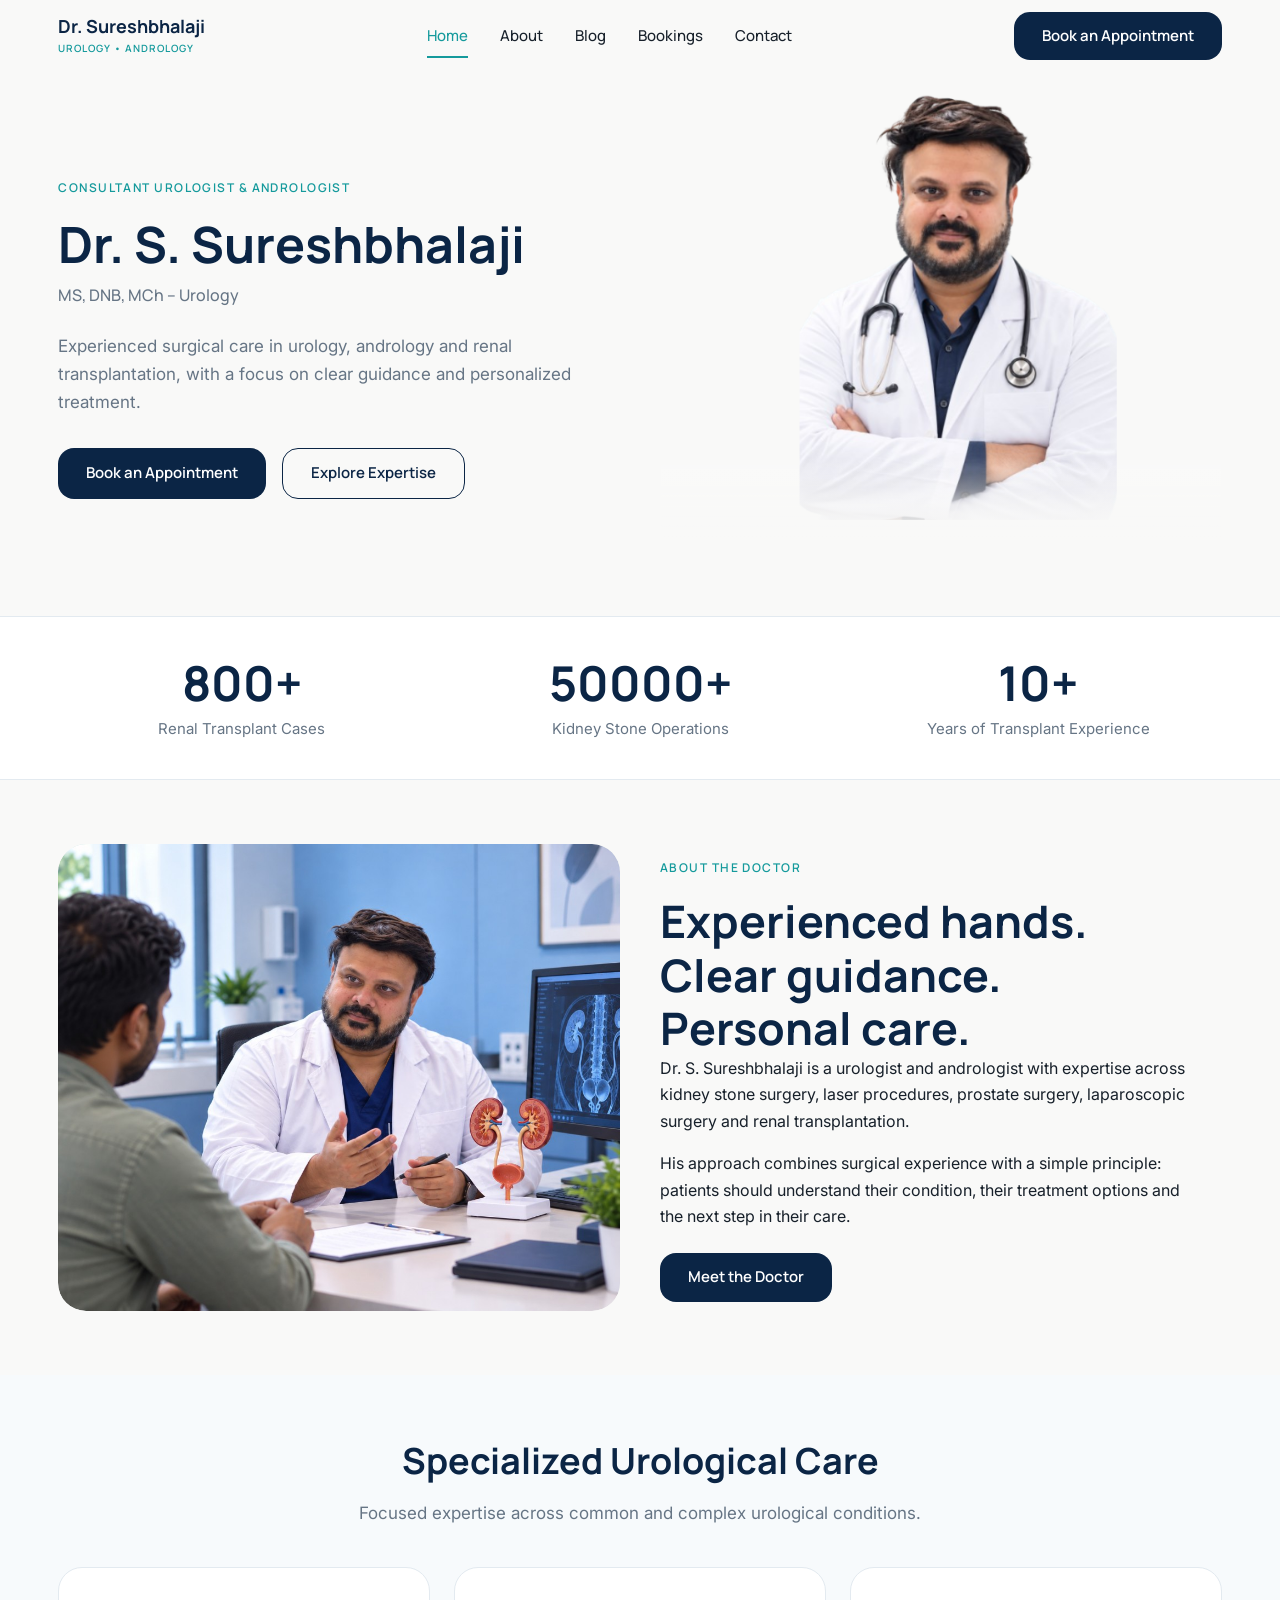
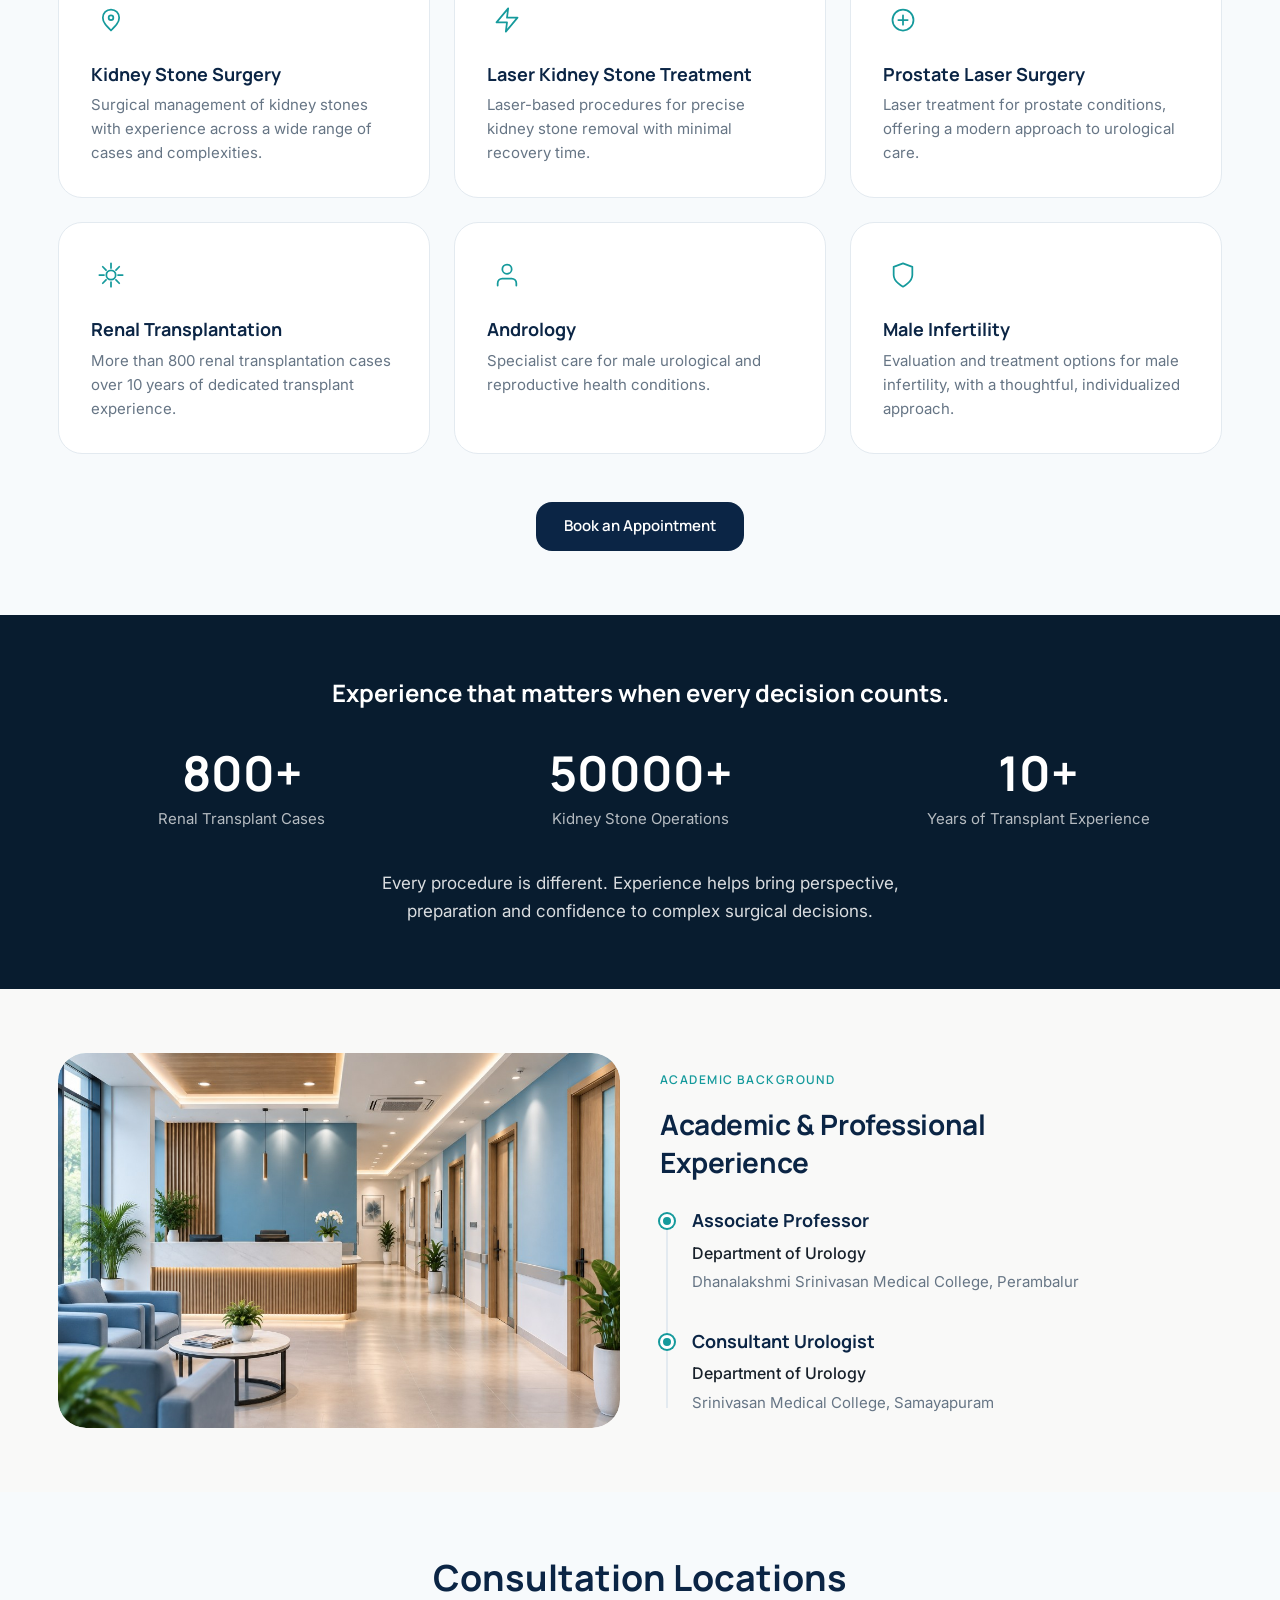
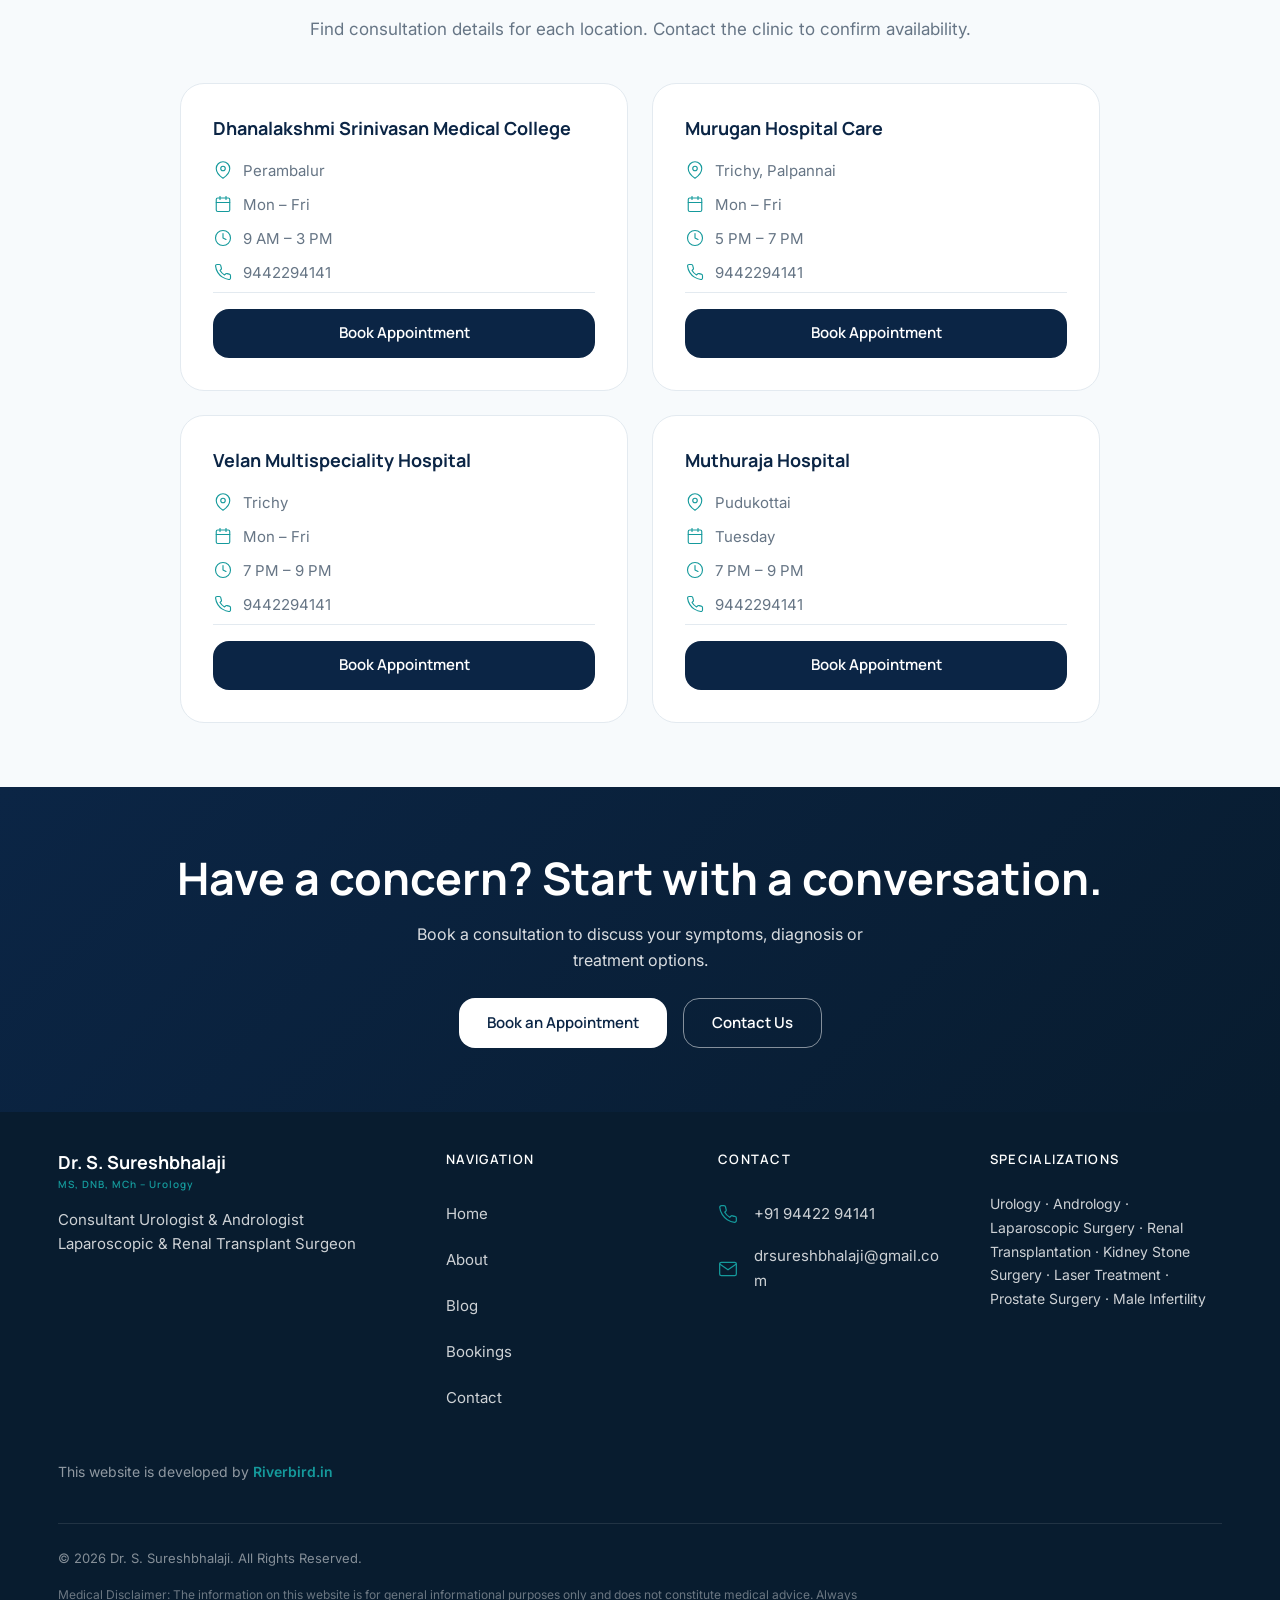
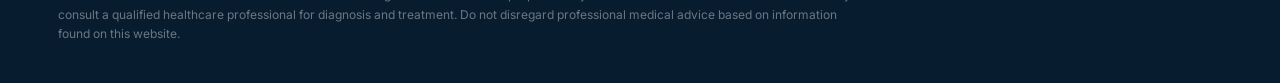
==== commit f2768057: "Update doctor portfolio variant" ====
--- a/index.html
+++ b/index.html
@@ -10,7 +10,7 @@
   <meta property="og:description" content="Experienced surgical care in urology, andrology and renal transplantation, with a focus on clear guidance and personalized treatment.">
   <meta property="og:type" content="website">
   <meta property="og:url" content="https://[YOUR-DOMAIN]/">
-  <meta property="og:image" content="assets/images/doctor-placeholder.svg">
+  <meta property="og:image" content="assets/images/doctor-hero.png">
   <meta name="referrer" content="strict-origin-when-cross-origin">
   <link rel="preconnect" href="https://fonts.googleapis.com">
   <link rel="preconnect" href="https://fonts.gstatic.com" crossorigin>
@@ -86,20 +86,15 @@
             </div>
           </div>
           <div class="hero__visual reveal">
-            <div class="image-frame hero__image">
-              <img
-                data-image="doctor"
-                src="assets/images/doctor-placeholder.svg"
-                alt="Photo placeholder — replace with professional photograph of Dr. S. Sureshbhalaji"
-                width="640"
-                height="800"
-                loading="eager"
-              >
-              <div class="credibility-badge">
-                <div class="credibility-badge__number">800+</div>
-                <div class="credibility-badge__text">Renal Transplant Cases</div>
-              </div>
-            </div>
+            <img
+              class="hero__photo"
+              data-image="doctorHero"
+              src="assets/images/doctor-hero.png"
+              alt="Dr. S. Sureshbhalaji — Consultant Urologist in professional medical attire"
+              width="671"
+              height="551"
+              loading="eager"
+            >
           </div>
         </div>
       </div>
@@ -130,13 +125,14 @@
       <div class="container">
         <div class="split-grid">
           <div class="split-grid__visual reveal">
-            <div class="image-frame">
+            <div class="image-frame image-frame--ratio-6-5">
               <img
+                class="split-grid__photo split-grid__photo--consultation"
                 data-image="consultation"
-                src="assets/images/consultation-placeholder.svg"
-                alt="Placeholder for doctor-patient consultation photograph"
-                width="640"
-                height="480"
+                src="assets/images/consultation.jpg"
+                alt="Dr. S. Sureshbhalaji consulting with a patient"
+                width="1024"
+                height="853"
                 loading="lazy"
               >
             </div>
@@ -254,13 +250,14 @@
             </div>
           </div>
           <div class="split-grid__visual reveal">
-            <div class="image-frame">
+            <div class="image-frame image-frame--ratio-3-2">
               <img
+                class="split-grid__photo split-grid__photo--hospital"
                 data-image="hospital"
-                src="assets/images/hospital-placeholder.svg"
-                alt="Placeholder for hospital or academic environment photograph"
-                width="640"
-                height="480"
+                src="assets/images/hospital.jpg"
+                alt="Modern hospital reception and clinical environment"
+                width="1024"
+                height="682"
                 loading="lazy"
               >
             </div>
--- a/css/variables.css
+++ b/css/variables.css
@@ -4,7 +4,7 @@
   --color-secondary: #159A9C;
   --color-dark: #081C2F;
   --color-background: #F7FAFC;
-  --color-warm-bg: #FBFAF7;
+  --color-warm-bg: #F9F9F8;
   --color-surface: #FFFFFF;
   --color-text: #17202A;
   --color-muted: #667585;
--- a/css/components.css
+++ b/css/components.css
@@ -172,8 +172,13 @@
   width: 100%;
   height: 100%;
   object-fit: cover;
+  object-position: center 30%;
   border-radius: var(--radius-xl);
   transition: transform var(--transition-slow);
+}
+
+.doctor-portrait--about {
+  object-position: center center;
 }
 
 .image-frame:hover img {
@@ -214,33 +219,6 @@
   max-width: 220px;
 }
 
-/* Credibility badge */
-.credibility-badge {
-  position: absolute;
-  bottom: 24px;
-  left: -16px;
-  background: var(--color-surface);
-  border: 1px solid var(--color-border);
-  border-radius: var(--radius-md);
-  padding: 16px 20px;
-  box-shadow: var(--shadow-md);
-  z-index: 2;
-}
-
-.credibility-badge__number {
-  font-family: var(--font-heading);
-  font-size: 1.5rem;
-  font-weight: 700;
-  color: var(--color-secondary);
-  line-height: 1;
-}
-
-.credibility-badge__text {
-  font-size: 0.8125rem;
-  color: var(--color-muted);
-  margin-top: 4px;
-}
-
 /* Timeline */
 .timeline {
   position: relative;
--- a/css/layout.css
+++ b/css/layout.css
@@ -264,11 +264,58 @@
 
 .hero__visual {
   position: relative;
-}
-
-.hero__image {
-  aspect-ratio: 4 / 5;
-  max-height: 560px;
+  display: flex;
+  justify-content: center;
+  align-items: center;
+  width: 100%;
+  padding-bottom: 8px;
+}
+
+.hero__photo {
+  display: block;
+  width: min(100%, 520px);
+  height: auto;
+  max-height: min(640px, 78vh);
+  object-fit: contain;
+  object-position: center top;
+  margin-top: -28px;
+  border: none;
+  border-radius: 0;
+  box-shadow: none;
+  background: transparent;
+  -webkit-mask-image: linear-gradient(
+    to bottom,
+    #000 0%,
+    #000 78%,
+    rgba(0, 0, 0, 0.85) 88%,
+    rgba(0, 0, 0, 0.35) 95%,
+    transparent 100%
+  );
+  mask-image: linear-gradient(
+    to bottom,
+    #000 0%,
+    #000 78%,
+    rgba(0, 0, 0, 0.85) 88%,
+    rgba(0, 0, 0, 0.35) 95%,
+    transparent 100%
+  );
+}
+
+.hero__visual::after {
+  content: "";
+  position: absolute;
+  left: 50%;
+  bottom: 0;
+  transform: translateX(-50%);
+  width: min(100%, 520px);
+  height: 22%;
+  background: linear-gradient(
+    to bottom,
+    rgba(249, 249, 248, 0) 0%,
+    rgba(249, 249, 248, 0.55) 55%,
+    var(--color-warm-bg) 100%
+  );
+  pointer-events: none;
 }
 
 /* Trust stats bar */
@@ -299,9 +346,43 @@
   max-width: 540px;
 }
 
+.split-grid__visual {
+  width: 100%;
+  max-width: 540px;
+  margin-inline: auto;
+}
+
 .split-grid__visual .image-frame,
 .split-grid__visual .image-placeholder {
   aspect-ratio: 4 / 3;
+  width: 100%;
+}
+
+.image-frame--ratio-6-5,
+.split-grid__visual .image-frame.image-frame--ratio-6-5 {
+  aspect-ratio: 1024 / 853;
+}
+
+.image-frame--ratio-3-2,
+.split-grid__visual .image-frame.image-frame--ratio-3-2 {
+  aspect-ratio: 3 / 2;
+}
+
+.split-grid__photo {
+  object-fit: cover;
+  object-position: center center;
+}
+
+.split-grid__photo--consultation {
+  object-position: center 45%;
+}
+
+.split-grid__photo--surgery {
+  object-position: center center;
+}
+
+.split-grid__photo--hospital {
+  object-position: center center;
 }
 
 /* Expertise grid */
@@ -386,12 +467,23 @@
 .profile-grid {
   display: grid;
   gap: var(--gap-2xl);
-  align-items: start;
+  align-items: center;
 }
 
 .profile-grid__image {
-  aspect-ratio: 3 / 4;
-  max-width: 420px;
+  width: 100%;
+  max-width: 520px;
+  margin-inline: auto;
+}
+
+.profile-grid__image .image-frame {
+  aspect-ratio: 3 / 2;
+  width: 100%;
+}
+
+.profile-grid__image img {
+  object-fit: cover;
+  object-position: center center;
 }
 
 .qual-grid {
--- a/css/responsive.css
+++ b/css/responsive.css
@@ -1,15 +1,13 @@
 /* ─── Global responsive foundations ─── */
 
 .image-frame img,
-.image-placeholder,
-.hero__image {
+.image-placeholder {
   width: 100%;
   max-width: 100%;
-  height: auto;
-}
-
-.hero__image {
-  max-height: min(560px, 70vh);
+}
+
+.hero__photo {
+  max-height: min(640px, 78vh);
 }
 
 .site-nav__link,
@@ -247,10 +245,31 @@
 
   .hero__visual {
     order: 2;
+    justify-content: center;
+    align-self: center;
+  }
+
+  .hero__visual {
+    align-self: center;
+  }
+
+  .hero__photo {
+    width: min(100%, 560px);
+    max-height: min(680px, calc(100vh - var(--header-height) - 80px));
+    margin-top: -36px;
+  }
+
+  .hero__visual::after {
+    width: min(100%, 560px);
   }
 
   .split-grid {
     grid-template-columns: 1fr 1fr;
+  }
+
+  .split-grid__visual {
+    max-width: none;
+    margin-inline: 0;
   }
 
   .split-grid--reverse .split-grid__content {
@@ -275,7 +294,13 @@
   }
 
   .profile-grid {
-    grid-template-columns: 380px 1fr;
+    grid-template-columns: minmax(300px, 44%) 1fr;
+    align-items: center;
+  }
+
+  .profile-grid__image {
+    max-width: none;
+    margin-inline: 0;
   }
 
   .site-footer__grid {
@@ -326,7 +351,7 @@
     padding-block: calc(var(--header-height) + 16px) 48px;
   }
 
-  .hero__image {
+  .hero__photo {
     max-height: 50vh;
   }
 
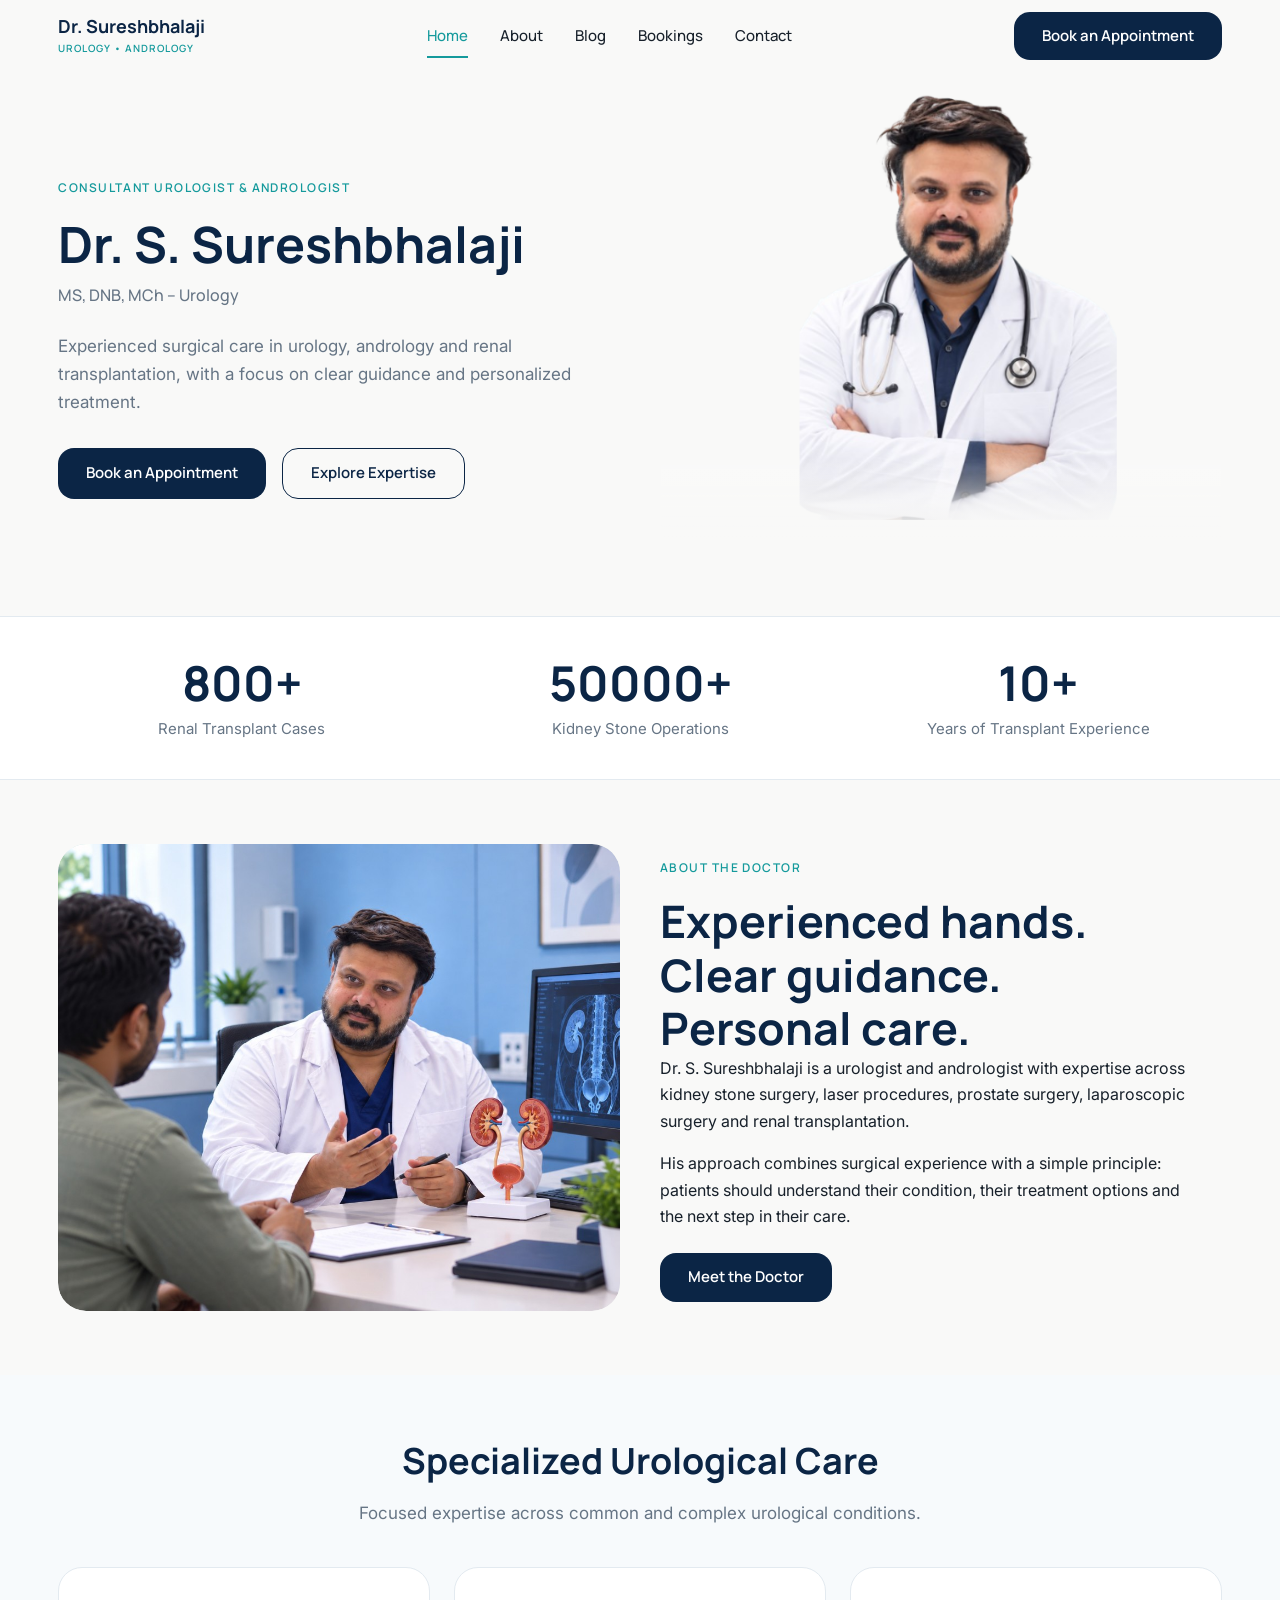
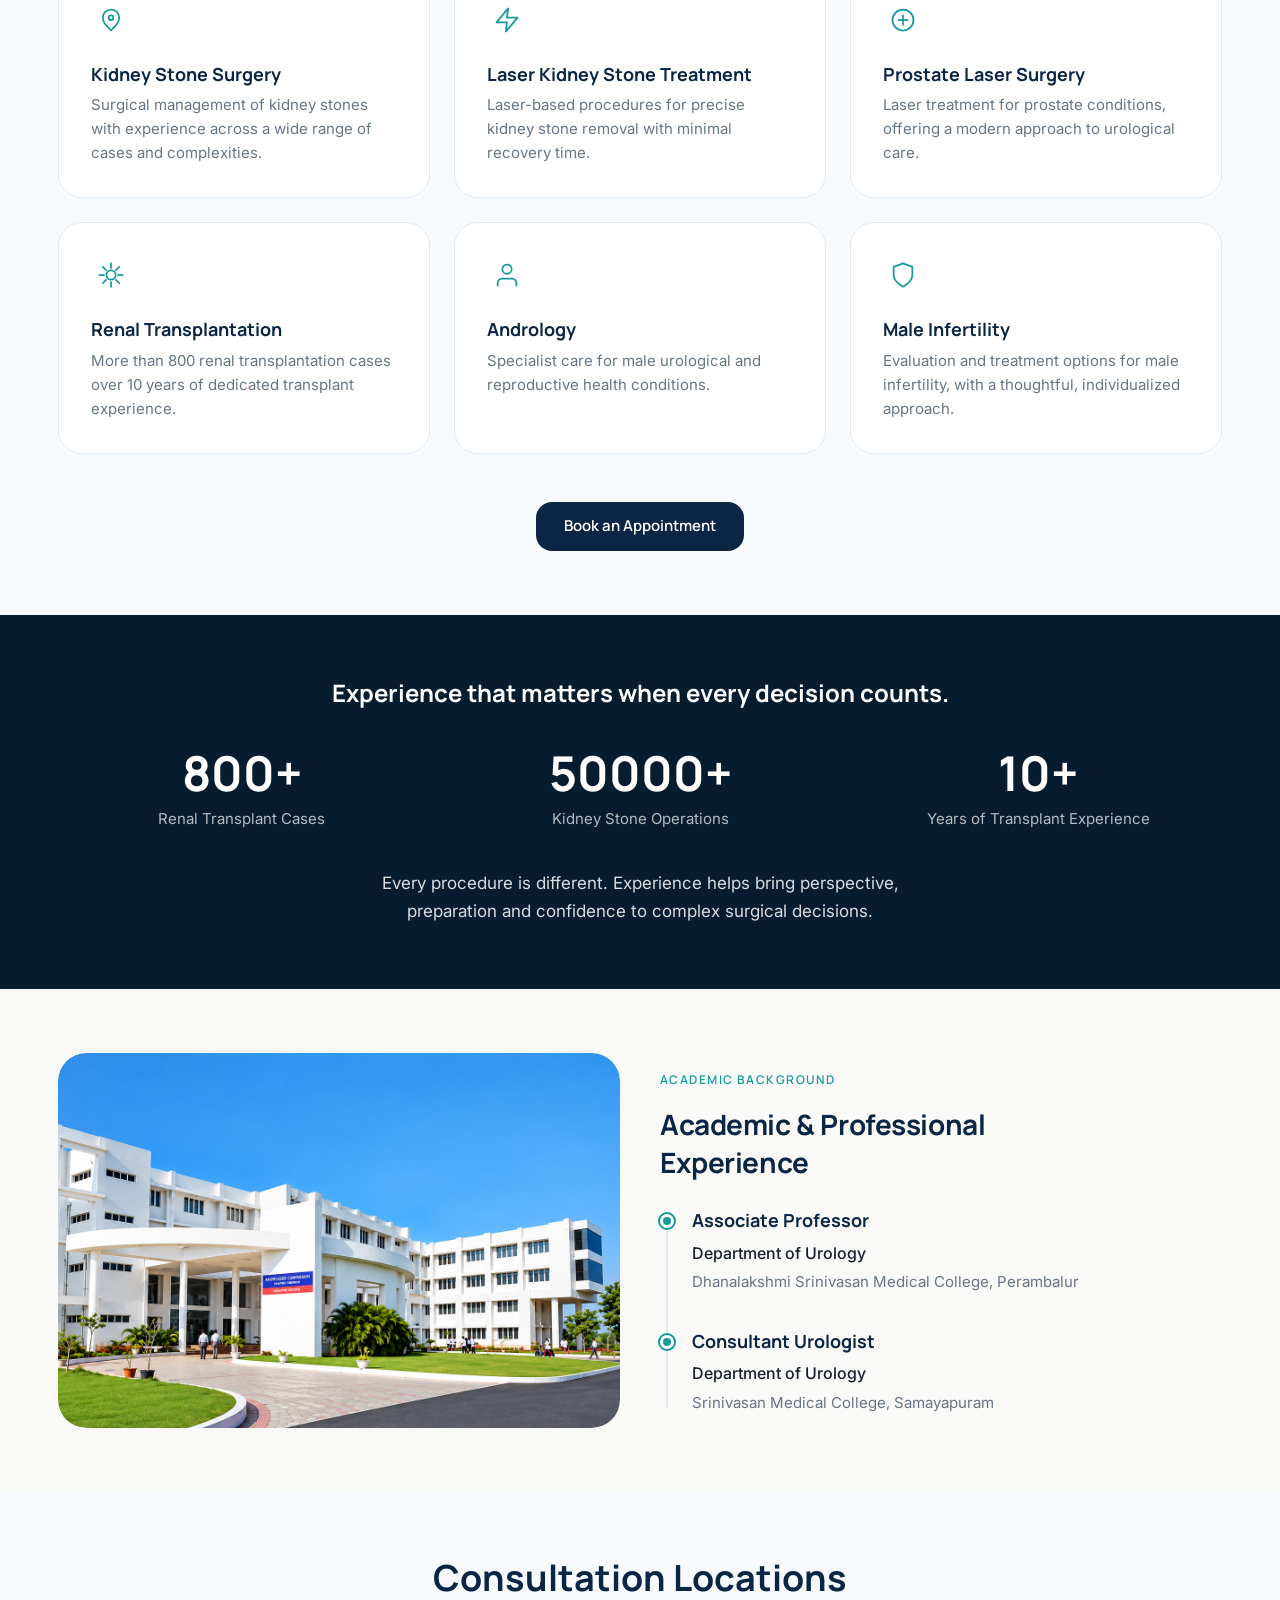
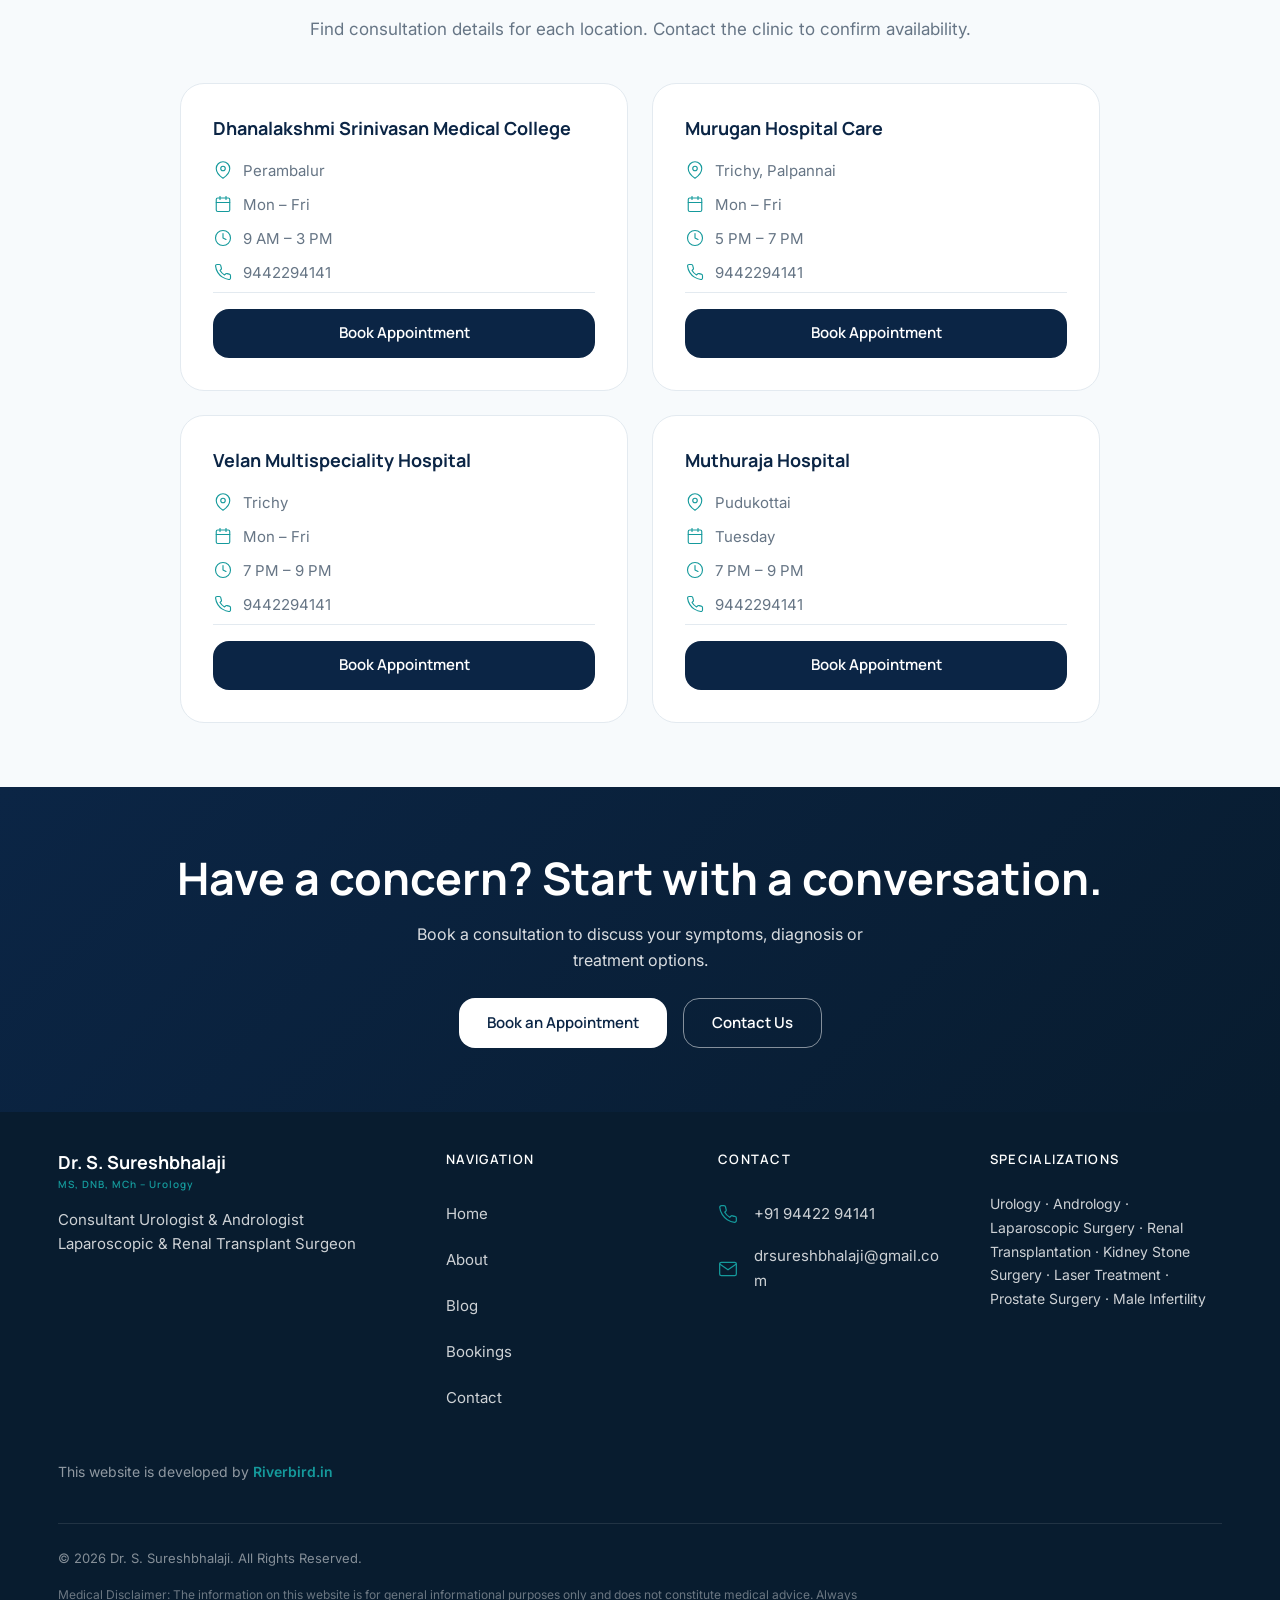
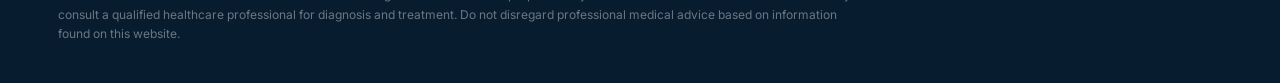
==== commit 7fc65db0: "updated images" ====
--- a/index.html
+++ b/index.html
@@ -1,20 +1,25 @@
 <!DOCTYPE html>
 <html lang="en">
+
 <head>
   <meta charset="UTF-8">
   <meta name="viewport" content="width=device-width, initial-scale=1.0, viewport-fit=cover">
   <title>Dr. S. Sureshbhalaji | Urologist &amp; Andrologist</title>
-  <meta name="description" content="Dr. S. Sureshbhalaji is a urologist and andrologist specializing in kidney stone surgery, laser procedures, prostate surgery and renal transplantation.">
+  <meta name="description"
+    content="Dr. S. Sureshbhalaji is a urologist and andrologist specializing in kidney stone surgery, laser procedures, prostate surgery and renal transplantation.">
   <link rel="canonical" href="https://[YOUR-DOMAIN]/">
   <meta property="og:title" content="Dr. S. Sureshbhalaji | Urologist &amp; Andrologist">
-  <meta property="og:description" content="Experienced surgical care in urology, andrology and renal transplantation, with a focus on clear guidance and personalized treatment.">
+  <meta property="og:description"
+    content="Experienced surgical care in urology, andrology and renal transplantation, with a focus on clear guidance and personalized treatment.">
   <meta property="og:type" content="website">
   <meta property="og:url" content="https://[YOUR-DOMAIN]/">
   <meta property="og:image" content="assets/images/doctor-hero.png">
   <meta name="referrer" content="strict-origin-when-cross-origin">
   <link rel="preconnect" href="https://fonts.googleapis.com">
   <link rel="preconnect" href="https://fonts.gstatic.com" crossorigin>
-  <link href="https://fonts.googleapis.com/css2?family=Inter:wght@400;500;600&family=Manrope:wght@500;600;700;800&display=swap" rel="stylesheet">
+  <link
+    href="https://fonts.googleapis.com/css2?family=Inter:wght@400;500;600&family=Manrope:wght@500;600;700;800&display=swap"
+    rel="stylesheet">
   <link rel="stylesheet" href="css/variables.css">
   <link rel="stylesheet" href="css/base.css">
   <link rel="stylesheet" href="css/components.css">
@@ -22,6 +27,7 @@
   <link rel="stylesheet" href="css/responsive.css">
   <link rel="stylesheet" href="css/animations.css">
 </head>
+
 <body>
 
   <!-- Header -->
@@ -79,22 +85,17 @@
             <span class="eyebrow">Consultant Urologist &amp; Andrologist</span>
             <h1 id="hero-heading">Dr. S. Sureshbhalaji</h1>
             <p class="hero__qualification">MS, DNB, MCh – Urology</p>
-            <p class="hero__text">Experienced surgical care in urology, andrology and renal transplantation, with a focus on clear guidance and personalized treatment.</p>
+            <p class="hero__text">Experienced surgical care in urology, andrology and renal transplantation, with a
+              focus on clear guidance and personalized treatment.</p>
             <div class="hero__actions btn-group">
               <a href="bookings.html" class="btn btn--primary">Book an Appointment</a>
               <a href="#expertise" class="btn btn--secondary">Explore Expertise</a>
             </div>
           </div>
           <div class="hero__visual reveal">
-            <img
-              class="hero__photo"
-              data-image="doctorHero"
-              src="assets/images/doctor-hero.png"
-              alt="Dr. S. Sureshbhalaji — Consultant Urologist in professional medical attire"
-              width="671"
-              height="551"
-              loading="eager"
-            >
+            <img class="hero__photo" data-image="doctorHero" src="assets/images/doctor-hero.png"
+              alt="Dr. S. Sureshbhalaji — Consultant Urologist in professional medical attire" width="671" height="551"
+              loading="eager">
           </div>
         </div>
       </div>
@@ -126,22 +127,18 @@
         <div class="split-grid">
           <div class="split-grid__visual reveal">
             <div class="image-frame image-frame--ratio-6-5">
-              <img
-                class="split-grid__photo split-grid__photo--consultation"
-                data-image="consultation"
-                src="assets/images/consultation.jpg"
-                alt="Dr. S. Sureshbhalaji consulting with a patient"
-                width="1024"
-                height="853"
-                loading="lazy"
-              >
+              <img class="split-grid__photo split-grid__photo--consultation" data-image="consultation"
+                src="assets/images/consultation.jpg" alt="Dr. S. Sureshbhalaji consulting with a patient" width="1024"
+                height="853" loading="lazy">
             </div>
           </div>
           <div class="split-grid__content reveal">
             <span class="eyebrow">About the Doctor</span>
             <h2 id="about-intro-heading" class="text-balance">Experienced hands. Clear guidance. Personal care.</h2>
-            <p>Dr. S. Sureshbhalaji is a urologist and andrologist with expertise across kidney stone surgery, laser procedures, prostate surgery, laparoscopic surgery and renal transplantation.</p>
-            <p>His approach combines surgical experience with a simple principle: patients should understand their condition, their treatment options and the next step in their care.</p>
+            <p>Dr. S. Sureshbhalaji is a urologist and andrologist with expertise across kidney stone surgery, laser
+              procedures, prostate surgery, laparoscopic surgery and renal transplantation.</p>
+            <p>His approach combines surgical experience with a simple principle: patients should understand their
+              condition, their treatment options and the next step in their care.</p>
             <a href="about.html" class="btn btn--primary" style="margin-top: 1.5rem;">Meet the Doctor</a>
           </div>
         </div>
@@ -158,45 +155,73 @@
         <div class="expertise-grid">
           <article class="card reveal">
             <div class="card__icon" aria-hidden="true">
-              <svg viewBox="0 0 24 24" fill="none" stroke="currentColor" stroke-width="1.5" stroke-linecap="round" stroke-linejoin="round"><path d="M12 3C8 3 5 6 5 10c0 4 3 7 7 11 4-4 7-7 7-11 0-4-3-7-7-7z"/><circle cx="12" cy="10" r="2"/></svg>
+              <svg viewBox="0 0 24 24" fill="none" stroke="currentColor" stroke-width="1.5" stroke-linecap="round"
+                stroke-linejoin="round">
+                <path d="M12 3C8 3 5 6 5 10c0 4 3 7 7 11 4-4 7-7 7-11 0-4-3-7-7-7z" />
+                <circle cx="12" cy="10" r="2" />
+              </svg>
             </div>
             <h3 class="card__title">Kidney Stone Surgery</h3>
-            <p class="card__text">Surgical management of kidney stones with experience across a wide range of cases and complexities.</p>
+            <p class="card__text">Surgical management of kidney stones with experience across a wide range of cases and
+              complexities.</p>
           </article>
           <article class="card reveal">
             <div class="card__icon" aria-hidden="true">
-              <svg viewBox="0 0 24 24" fill="none" stroke="currentColor" stroke-width="1.5" stroke-linecap="round" stroke-linejoin="round"><path d="M13 2L3 14h9l-1 8 10-12h-9l1-8z"/></svg>
+              <svg viewBox="0 0 24 24" fill="none" stroke="currentColor" stroke-width="1.5" stroke-linecap="round"
+                stroke-linejoin="round">
+                <path d="M13 2L3 14h9l-1 8 10-12h-9l1-8z" />
+              </svg>
             </div>
             <h3 class="card__title">Laser Kidney Stone Treatment</h3>
-            <p class="card__text">Laser-based procedures for precise kidney stone removal with minimal recovery time.</p>
+            <p class="card__text">Laser-based procedures for precise kidney stone removal with minimal recovery time.
+            </p>
           </article>
           <article class="card reveal">
             <div class="card__icon" aria-hidden="true">
-              <svg viewBox="0 0 24 24" fill="none" stroke="currentColor" stroke-width="1.5" stroke-linecap="round" stroke-linejoin="round"><circle cx="12" cy="12" r="9"/><path d="M12 8v8M8 12h8"/></svg>
+              <svg viewBox="0 0 24 24" fill="none" stroke="currentColor" stroke-width="1.5" stroke-linecap="round"
+                stroke-linejoin="round">
+                <circle cx="12" cy="12" r="9" />
+                <path d="M12 8v8M8 12h8" />
+              </svg>
             </div>
             <h3 class="card__title">Prostate Laser Surgery</h3>
-            <p class="card__text">Laser treatment for prostate conditions, offering a modern approach to urological care.</p>
+            <p class="card__text">Laser treatment for prostate conditions, offering a modern approach to urological
+              care.</p>
           </article>
           <article class="card reveal">
             <div class="card__icon" aria-hidden="true">
-              <svg viewBox="0 0 24 24" fill="none" stroke="currentColor" stroke-width="1.5" stroke-linecap="round" stroke-linejoin="round"><path d="M12 2v4M12 18v4M4.93 4.93l2.83 2.83M16.24 16.24l2.83 2.83M2 12h4M18 12h4M4.93 19.07l2.83-2.83M16.24 7.76l2.83-2.83"/><circle cx="12" cy="12" r="4"/></svg>
+              <svg viewBox="0 0 24 24" fill="none" stroke="currentColor" stroke-width="1.5" stroke-linecap="round"
+                stroke-linejoin="round">
+                <path
+                  d="M12 2v4M12 18v4M4.93 4.93l2.83 2.83M16.24 16.24l2.83 2.83M2 12h4M18 12h4M4.93 19.07l2.83-2.83M16.24 7.76l2.83-2.83" />
+                <circle cx="12" cy="12" r="4" />
+              </svg>
             </div>
             <h3 class="card__title">Renal Transplantation</h3>
-            <p class="card__text">More than 800 renal transplantation cases over 10 years of dedicated transplant experience.</p>
+            <p class="card__text">More than 800 renal transplantation cases over 10 years of dedicated transplant
+              experience.</p>
           </article>
           <article class="card reveal">
             <div class="card__icon" aria-hidden="true">
-              <svg viewBox="0 0 24 24" fill="none" stroke="currentColor" stroke-width="1.5" stroke-linecap="round" stroke-linejoin="round"><path d="M20 21v-2a4 4 0 0 0-4-4H8a4 4 0 0 0-4 4v2"/><circle cx="12" cy="7" r="4"/></svg>
+              <svg viewBox="0 0 24 24" fill="none" stroke="currentColor" stroke-width="1.5" stroke-linecap="round"
+                stroke-linejoin="round">
+                <path d="M20 21v-2a4 4 0 0 0-4-4H8a4 4 0 0 0-4 4v2" />
+                <circle cx="12" cy="7" r="4" />
+              </svg>
             </div>
             <h3 class="card__title">Andrology</h3>
             <p class="card__text">Specialist care for male urological and reproductive health conditions.</p>
           </article>
           <article class="card reveal">
             <div class="card__icon" aria-hidden="true">
-              <svg viewBox="0 0 24 24" fill="none" stroke="currentColor" stroke-width="1.5" stroke-linecap="round" stroke-linejoin="round"><path d="M12 22s8-4 8-10V5l-8-3-8 3v7c0 6 8 10 8 10z"/></svg>
+              <svg viewBox="0 0 24 24" fill="none" stroke="currentColor" stroke-width="1.5" stroke-linecap="round"
+                stroke-linejoin="round">
+                <path d="M12 22s8-4 8-10V5l-8-3-8 3v7c0 6 8 10 8 10z" />
+              </svg>
             </div>
             <h3 class="card__title">Male Infertility</h3>
-            <p class="card__text">Evaluation and treatment options for male infertility, with a thoughtful, individualized approach.</p>
+            <p class="card__text">Evaluation and treatment options for male infertility, with a thoughtful,
+              individualized approach.</p>
           </article>
         </div>
         <div class="text-center" style="margin-top: 3rem;">
@@ -225,7 +250,8 @@
             <div class="stat__label">Years of Transplant Experience</div>
           </div>
         </div>
-        <p class="experience-statement reveal">Every procedure is different. Experience helps bring perspective, preparation and confidence to complex surgical decisions.</p>
+        <p class="experience-statement reveal">Every procedure is different. Experience helps bring perspective,
+          preparation and confidence to complex surgical decisions.</p>
       </div>
     </section>
 
@@ -251,15 +277,9 @@
           </div>
           <div class="split-grid__visual reveal">
             <div class="image-frame image-frame--ratio-3-2">
-              <img
-                class="split-grid__photo split-grid__photo--hospital"
-                data-image="hospital"
-                src="assets/images/hospital.jpg"
-                alt="Modern hospital reception and clinical environment"
-                width="1024"
-                height="682"
-                loading="lazy"
-              >
+              <img class="split-grid__photo split-grid__photo--hospital" data-image="hospital"
+                src="assets/images/hospital.png" alt="Modern hospital reception and clinical environment" width="1024"
+                height="682" loading="lazy">
             </div>
           </div>
         </div>
@@ -277,19 +297,37 @@
           <article class="card location-card reveal">
             <h3 class="location-card__name">Dhanalakshmi Srinivasan Medical College</h3>
             <div class="location-card__detail">
-              <svg viewBox="0 0 24 24" fill="none" stroke="currentColor" stroke-width="1.5" stroke-linecap="round" stroke-linejoin="round" aria-hidden="true"><path d="M21 10c0 7-9 13-9 13s-9-6-9-13a9 9 0 0 1 18 0z"/><circle cx="12" cy="10" r="3"/></svg>
+              <svg viewBox="0 0 24 24" fill="none" stroke="currentColor" stroke-width="1.5" stroke-linecap="round"
+                stroke-linejoin="round" aria-hidden="true">
+                <path d="M21 10c0 7-9 13-9 13s-9-6-9-13a9 9 0 0 1 18 0z" />
+                <circle cx="12" cy="10" r="3" />
+              </svg>
               <span>Perambalur</span>
             </div>
             <div class="location-card__detail">
-              <svg viewBox="0 0 24 24" fill="none" stroke="currentColor" stroke-width="1.5" stroke-linecap="round" stroke-linejoin="round" aria-hidden="true"><rect x="3" y="4" width="18" height="18" rx="2" ry="2"/><line x1="16" y1="2" x2="16" y2="6"/><line x1="8" y1="2" x2="8" y2="6"/><line x1="3" y1="10" x2="21" y2="10"/></svg>
+              <svg viewBox="0 0 24 24" fill="none" stroke="currentColor" stroke-width="1.5" stroke-linecap="round"
+                stroke-linejoin="round" aria-hidden="true">
+                <rect x="3" y="4" width="18" height="18" rx="2" ry="2" />
+                <line x1="16" y1="2" x2="16" y2="6" />
+                <line x1="8" y1="2" x2="8" y2="6" />
+                <line x1="3" y1="10" x2="21" y2="10" />
+              </svg>
               <span>Mon – Fri</span>
             </div>
             <div class="location-card__detail">
-              <svg viewBox="0 0 24 24" fill="none" stroke="currentColor" stroke-width="1.5" stroke-linecap="round" stroke-linejoin="round" aria-hidden="true"><circle cx="12" cy="12" r="10"/><polyline points="12 6 12 12 16 14"/></svg>
+              <svg viewBox="0 0 24 24" fill="none" stroke="currentColor" stroke-width="1.5" stroke-linecap="round"
+                stroke-linejoin="round" aria-hidden="true">
+                <circle cx="12" cy="12" r="10" />
+                <polyline points="12 6 12 12 16 14" />
+              </svg>
               <span>9 AM – 3 PM</span>
             </div>
             <div class="location-card__detail">
-              <svg viewBox="0 0 24 24" fill="none" stroke="currentColor" stroke-width="1.5" stroke-linecap="round" stroke-linejoin="round" aria-hidden="true"><path d="M22 16.92v3a2 2 0 0 1-2.18 2 19.79 19.79 0 0 1-8.63-3.07 19.5 19.5 0 0 1-6-6 19.79 19.79 0 0 1-3.07-8.67A2 2 0 0 1 4.11 2h3a2 2 0 0 1 2 1.72c.127.96.361 1.903.7 2.81a2 2 0 0 1-.45 2.11L8.09 9.91a16 16 0 0 0 6 6l1.27-1.27a2 2 0 0 1 2.11-.45c.907.339 1.85.573 2.81.7A2 2 0 0 1 22 16.92z"/></svg>
+              <svg viewBox="0 0 24 24" fill="none" stroke="currentColor" stroke-width="1.5" stroke-linecap="round"
+                stroke-linejoin="round" aria-hidden="true">
+                <path
+                  d="M22 16.92v3a2 2 0 0 1-2.18 2 19.79 19.79 0 0 1-8.63-3.07 19.5 19.5 0 0 1-6-6 19.79 19.79 0 0 1-3.07-8.67A2 2 0 0 1 4.11 2h3a2 2 0 0 1 2 1.72c.127.96.361 1.903.7 2.81a2 2 0 0 1-.45 2.11L8.09 9.91a16 16 0 0 0 6 6l1.27-1.27a2 2 0 0 1 2.11-.45c.907.339 1.85.573 2.81.7A2 2 0 0 1 22 16.92z" />
+              </svg>
               <a href="tel:+919442294141">9442294141</a>
             </div>
             <div class="location-card__actions">
@@ -299,19 +337,37 @@
           <article class="card location-card reveal">
             <h3 class="location-card__name">Murugan Hospital Care</h3>
             <div class="location-card__detail">
-              <svg viewBox="0 0 24 24" fill="none" stroke="currentColor" stroke-width="1.5" stroke-linecap="round" stroke-linejoin="round" aria-hidden="true"><path d="M21 10c0 7-9 13-9 13s-9-6-9-13a9 9 0 0 1 18 0z"/><circle cx="12" cy="10" r="3"/></svg>
+              <svg viewBox="0 0 24 24" fill="none" stroke="currentColor" stroke-width="1.5" stroke-linecap="round"
+                stroke-linejoin="round" aria-hidden="true">
+                <path d="M21 10c0 7-9 13-9 13s-9-6-9-13a9 9 0 0 1 18 0z" />
+                <circle cx="12" cy="10" r="3" />
+              </svg>
               <span>Trichy, Palpannai</span>
             </div>
             <div class="location-card__detail">
-              <svg viewBox="0 0 24 24" fill="none" stroke="currentColor" stroke-width="1.5" stroke-linecap="round" stroke-linejoin="round" aria-hidden="true"><rect x="3" y="4" width="18" height="18" rx="2" ry="2"/><line x1="16" y1="2" x2="16" y2="6"/><line x1="8" y1="2" x2="8" y2="6"/><line x1="3" y1="10" x2="21" y2="10"/></svg>
+              <svg viewBox="0 0 24 24" fill="none" stroke="currentColor" stroke-width="1.5" stroke-linecap="round"
+                stroke-linejoin="round" aria-hidden="true">
+                <rect x="3" y="4" width="18" height="18" rx="2" ry="2" />
+                <line x1="16" y1="2" x2="16" y2="6" />
+                <line x1="8" y1="2" x2="8" y2="6" />
+                <line x1="3" y1="10" x2="21" y2="10" />
+              </svg>
               <span>Mon – Fri</span>
             </div>
             <div class="location-card__detail">
-              <svg viewBox="0 0 24 24" fill="none" stroke="currentColor" stroke-width="1.5" stroke-linecap="round" stroke-linejoin="round" aria-hidden="true"><circle cx="12" cy="12" r="10"/><polyline points="12 6 12 12 16 14"/></svg>
+              <svg viewBox="0 0 24 24" fill="none" stroke="currentColor" stroke-width="1.5" stroke-linecap="round"
+                stroke-linejoin="round" aria-hidden="true">
+                <circle cx="12" cy="12" r="10" />
+                <polyline points="12 6 12 12 16 14" />
+              </svg>
               <span>5 PM – 7 PM</span>
             </div>
             <div class="location-card__detail">
-              <svg viewBox="0 0 24 24" fill="none" stroke="currentColor" stroke-width="1.5" stroke-linecap="round" stroke-linejoin="round" aria-hidden="true"><path d="M22 16.92v3a2 2 0 0 1-2.18 2 19.79 19.79 0 0 1-8.63-3.07 19.5 19.5 0 0 1-6-6 19.79 19.79 0 0 1-3.07-8.67A2 2 0 0 1 4.11 2h3a2 2 0 0 1 2 1.72c.127.96.361 1.903.7 2.81a2 2 0 0 1-.45 2.11L8.09 9.91a16 16 0 0 0 6 6l1.27-1.27a2 2 0 0 1 2.11-.45c.907.339 1.85.573 2.81.7A2 2 0 0 1 22 16.92z"/></svg>
+              <svg viewBox="0 0 24 24" fill="none" stroke="currentColor" stroke-width="1.5" stroke-linecap="round"
+                stroke-linejoin="round" aria-hidden="true">
+                <path
+                  d="M22 16.92v3a2 2 0 0 1-2.18 2 19.79 19.79 0 0 1-8.63-3.07 19.5 19.5 0 0 1-6-6 19.79 19.79 0 0 1-3.07-8.67A2 2 0 0 1 4.11 2h3a2 2 0 0 1 2 1.72c.127.96.361 1.903.7 2.81a2 2 0 0 1-.45 2.11L8.09 9.91a16 16 0 0 0 6 6l1.27-1.27a2 2 0 0 1 2.11-.45c.907.339 1.85.573 2.81.7A2 2 0 0 1 22 16.92z" />
+              </svg>
               <a href="tel:+919442294141">9442294141</a>
             </div>
             <div class="location-card__actions">
@@ -321,19 +377,37 @@
           <article class="card location-card reveal">
             <h3 class="location-card__name">Velan Multispeciality Hospital</h3>
             <div class="location-card__detail">
-              <svg viewBox="0 0 24 24" fill="none" stroke="currentColor" stroke-width="1.5" stroke-linecap="round" stroke-linejoin="round" aria-hidden="true"><path d="M21 10c0 7-9 13-9 13s-9-6-9-13a9 9 0 0 1 18 0z"/><circle cx="12" cy="10" r="3"/></svg>
+              <svg viewBox="0 0 24 24" fill="none" stroke="currentColor" stroke-width="1.5" stroke-linecap="round"
+                stroke-linejoin="round" aria-hidden="true">
+                <path d="M21 10c0 7-9 13-9 13s-9-6-9-13a9 9 0 0 1 18 0z" />
+                <circle cx="12" cy="10" r="3" />
+              </svg>
               <span>Trichy</span>
             </div>
             <div class="location-card__detail">
-              <svg viewBox="0 0 24 24" fill="none" stroke="currentColor" stroke-width="1.5" stroke-linecap="round" stroke-linejoin="round" aria-hidden="true"><rect x="3" y="4" width="18" height="18" rx="2" ry="2"/><line x1="16" y1="2" x2="16" y2="6"/><line x1="8" y1="2" x2="8" y2="6"/><line x1="3" y1="10" x2="21" y2="10"/></svg>
+              <svg viewBox="0 0 24 24" fill="none" stroke="currentColor" stroke-width="1.5" stroke-linecap="round"
+                stroke-linejoin="round" aria-hidden="true">
+                <rect x="3" y="4" width="18" height="18" rx="2" ry="2" />
+                <line x1="16" y1="2" x2="16" y2="6" />
+                <line x1="8" y1="2" x2="8" y2="6" />
+                <line x1="3" y1="10" x2="21" y2="10" />
+              </svg>
               <span>Mon – Fri</span>
             </div>
             <div class="location-card__detail">
-              <svg viewBox="0 0 24 24" fill="none" stroke="currentColor" stroke-width="1.5" stroke-linecap="round" stroke-linejoin="round" aria-hidden="true"><circle cx="12" cy="12" r="10"/><polyline points="12 6 12 12 16 14"/></svg>
+              <svg viewBox="0 0 24 24" fill="none" stroke="currentColor" stroke-width="1.5" stroke-linecap="round"
+                stroke-linejoin="round" aria-hidden="true">
+                <circle cx="12" cy="12" r="10" />
+                <polyline points="12 6 12 12 16 14" />
+              </svg>
               <span>7 PM – 9 PM</span>
             </div>
             <div class="location-card__detail">
-              <svg viewBox="0 0 24 24" fill="none" stroke="currentColor" stroke-width="1.5" stroke-linecap="round" stroke-linejoin="round" aria-hidden="true"><path d="M22 16.92v3a2 2 0 0 1-2.18 2 19.79 19.79 0 0 1-8.63-3.07 19.5 19.5 0 0 1-6-6 19.79 19.79 0 0 1-3.07-8.67A2 2 0 0 1 4.11 2h3a2 2 0 0 1 2 1.72c.127.96.361 1.903.7 2.81a2 2 0 0 1-.45 2.11L8.09 9.91a16 16 0 0 0 6 6l1.27-1.27a2 2 0 0 1 2.11-.45c.907.339 1.85.573 2.81.7A2 2 0 0 1 22 16.92z"/></svg>
+              <svg viewBox="0 0 24 24" fill="none" stroke="currentColor" stroke-width="1.5" stroke-linecap="round"
+                stroke-linejoin="round" aria-hidden="true">
+                <path
+                  d="M22 16.92v3a2 2 0 0 1-2.18 2 19.79 19.79 0 0 1-8.63-3.07 19.5 19.5 0 0 1-6-6 19.79 19.79 0 0 1-3.07-8.67A2 2 0 0 1 4.11 2h3a2 2 0 0 1 2 1.72c.127.96.361 1.903.7 2.81a2 2 0 0 1-.45 2.11L8.09 9.91a16 16 0 0 0 6 6l1.27-1.27a2 2 0 0 1 2.11-.45c.907.339 1.85.573 2.81.7A2 2 0 0 1 22 16.92z" />
+              </svg>
               <a href="tel:+919442294141">9442294141</a>
             </div>
             <div class="location-card__actions">
@@ -343,19 +417,37 @@
           <article class="card location-card reveal">
             <h3 class="location-card__name">Muthuraja Hospital</h3>
             <div class="location-card__detail">
-              <svg viewBox="0 0 24 24" fill="none" stroke="currentColor" stroke-width="1.5" stroke-linecap="round" stroke-linejoin="round" aria-hidden="true"><path d="M21 10c0 7-9 13-9 13s-9-6-9-13a9 9 0 0 1 18 0z"/><circle cx="12" cy="10" r="3"/></svg>
+              <svg viewBox="0 0 24 24" fill="none" stroke="currentColor" stroke-width="1.5" stroke-linecap="round"
+                stroke-linejoin="round" aria-hidden="true">
+                <path d="M21 10c0 7-9 13-9 13s-9-6-9-13a9 9 0 0 1 18 0z" />
+                <circle cx="12" cy="10" r="3" />
+              </svg>
               <span>Pudukottai</span>
             </div>
             <div class="location-card__detail">
-              <svg viewBox="0 0 24 24" fill="none" stroke="currentColor" stroke-width="1.5" stroke-linecap="round" stroke-linejoin="round" aria-hidden="true"><rect x="3" y="4" width="18" height="18" rx="2" ry="2"/><line x1="16" y1="2" x2="16" y2="6"/><line x1="8" y1="2" x2="8" y2="6"/><line x1="3" y1="10" x2="21" y2="10"/></svg>
+              <svg viewBox="0 0 24 24" fill="none" stroke="currentColor" stroke-width="1.5" stroke-linecap="round"
+                stroke-linejoin="round" aria-hidden="true">
+                <rect x="3" y="4" width="18" height="18" rx="2" ry="2" />
+                <line x1="16" y1="2" x2="16" y2="6" />
+                <line x1="8" y1="2" x2="8" y2="6" />
+                <line x1="3" y1="10" x2="21" y2="10" />
+              </svg>
               <span>Tuesday</span>
             </div>
             <div class="location-card__detail">
-              <svg viewBox="0 0 24 24" fill="none" stroke="currentColor" stroke-width="1.5" stroke-linecap="round" stroke-linejoin="round" aria-hidden="true"><circle cx="12" cy="12" r="10"/><polyline points="12 6 12 12 16 14"/></svg>
+              <svg viewBox="0 0 24 24" fill="none" stroke="currentColor" stroke-width="1.5" stroke-linecap="round"
+                stroke-linejoin="round" aria-hidden="true">
+                <circle cx="12" cy="12" r="10" />
+                <polyline points="12 6 12 12 16 14" />
+              </svg>
               <span>7 PM – 9 PM</span>
             </div>
             <div class="location-card__detail">
-              <svg viewBox="0 0 24 24" fill="none" stroke="currentColor" stroke-width="1.5" stroke-linecap="round" stroke-linejoin="round" aria-hidden="true"><path d="M22 16.92v3a2 2 0 0 1-2.18 2 19.79 19.79 0 0 1-8.63-3.07 19.5 19.5 0 0 1-6-6 19.79 19.79 0 0 1-3.07-8.67A2 2 0 0 1 4.11 2h3a2 2 0 0 1 2 1.72c.127.96.361 1.903.7 2.81a2 2 0 0 1-.45 2.11L8.09 9.91a16 16 0 0 0 6 6l1.27-1.27a2 2 0 0 1 2.11-.45c.907.339 1.85.573 2.81.7A2 2 0 0 1 22 16.92z"/></svg>
+              <svg viewBox="0 0 24 24" fill="none" stroke="currentColor" stroke-width="1.5" stroke-linecap="round"
+                stroke-linejoin="round" aria-hidden="true">
+                <path
+                  d="M22 16.92v3a2 2 0 0 1-2.18 2 19.79 19.79 0 0 1-8.63-3.07 19.5 19.5 0 0 1-6-6 19.79 19.79 0 0 1-3.07-8.67A2 2 0 0 1 4.11 2h3a2 2 0 0 1 2 1.72c.127.96.361 1.903.7 2.81a2 2 0 0 1-.45 2.11L8.09 9.91a16 16 0 0 0 6 6l1.27-1.27a2 2 0 0 1 2.11-.45c.907.339 1.85.573 2.81.7A2 2 0 0 1 22 16.92z" />
+              </svg>
               <a href="tel:+919442294141">9442294141</a>
             </div>
             <div class="location-card__actions">
@@ -405,24 +497,37 @@
           <h3 class="site-footer__heading">Contact</h3>
           <div class="site-footer__contact">
             <a href="tel:+919442294141" class="site-footer__contact-link" data-contact-phone>
-              <svg class="site-footer__contact-icon" viewBox="0 0 24 24" fill="none" stroke="currentColor" stroke-width="1.5" stroke-linecap="round" stroke-linejoin="round" aria-hidden="true"><path d="M22 16.92v3a2 2 0 0 1-2.18 2 19.79 19.79 0 0 1-8.63-3.07 19.5 19.5 0 0 1-6-6 19.79 19.79 0 0 1-3.07-8.67A2 2 0 0 1 4.11 2h3a2 2 0 0 1 2 1.72c.127.96.361 1.903.7 2.81a2 2 0 0 1-.45 2.11L8.09 9.91a16 16 0 0 0 6 6l1.27-1.27a2 2 0 0 1 2.11-.45c.907.339 1.85.573 2.81.7A2 2 0 0 1 22 16.92z"/></svg>
+              <svg class="site-footer__contact-icon" viewBox="0 0 24 24" fill="none" stroke="currentColor"
+                stroke-width="1.5" stroke-linecap="round" stroke-linejoin="round" aria-hidden="true">
+                <path
+                  d="M22 16.92v3a2 2 0 0 1-2.18 2 19.79 19.79 0 0 1-8.63-3.07 19.5 19.5 0 0 1-6-6 19.79 19.79 0 0 1-3.07-8.67A2 2 0 0 1 4.11 2h3a2 2 0 0 1 2 1.72c.127.96.361 1.903.7 2.81a2 2 0 0 1-.45 2.11L8.09 9.91a16 16 0 0 0 6 6l1.27-1.27a2 2 0 0 1 2.11-.45c.907.339 1.85.573 2.81.7A2 2 0 0 1 22 16.92z" />
+              </svg>
               <span class="site-footer__contact-text">+91 94422 94141</span>
             </a>
             <a href="mailto:drsureshbhalaji@gmail.com" class="site-footer__contact-link" data-contact-email>
-              <svg class="site-footer__contact-icon" viewBox="0 0 24 24" fill="none" stroke="currentColor" stroke-width="1.5" stroke-linecap="round" stroke-linejoin="round" aria-hidden="true"><path d="M4 4h16c1.1 0 2 .9 2 2v12c0 1.1-.9 2-2 2H4c-1.1 0-2-.9-2-2V6c0-1.1.9-2 2-2z"/><polyline points="22,6 12,13 2,6"/></svg>
+              <svg class="site-footer__contact-icon" viewBox="0 0 24 24" fill="none" stroke="currentColor"
+                stroke-width="1.5" stroke-linecap="round" stroke-linejoin="round" aria-hidden="true">
+                <path d="M4 4h16c1.1 0 2 .9 2 2v12c0 1.1-.9 2-2 2H4c-1.1 0-2-.9-2-2V6c0-1.1.9-2 2-2z" />
+                <polyline points="22,6 12,13 2,6" />
+              </svg>
               <span class="site-footer__contact-text">drsureshbhalaji@gmail.com</span>
             </a>
           </div>
         </div>
         <div>
           <h3 class="site-footer__heading">Specializations</h3>
-          <p style="font-size: 0.875rem; line-height: 1.7;">Urology · Andrology · Laparoscopic Surgery · Renal Transplantation · Kidney Stone Surgery · Laser Treatment · Prostate Surgery · Male Infertility</p>
-        </div>
-      </div>
-      <p class="site-footer__credit">This website is developed by <a href="https://riverbird.in" target="_blank" rel="noopener noreferrer">Riverbird.in</a></p>
+          <p style="font-size: 0.875rem; line-height: 1.7;">Urology · Andrology · Laparoscopic Surgery · Renal
+            Transplantation · Kidney Stone Surgery · Laser Treatment · Prostate Surgery · Male Infertility</p>
+        </div>
+      </div>
+      <p class="site-footer__credit">This website is developed by <a href="https://riverbird.in" target="_blank"
+          rel="noopener noreferrer">Riverbird.in</a></p>
       <div class="site-footer__bottom">
         <p class="site-footer__copyright">&copy; 2026 Dr. S. Sureshbhalaji. All Rights Reserved.</p>
-        <p class="site-footer__disclaimer">Medical Disclaimer: The information on this website is for general informational purposes only and does not constitute medical advice. Always consult a qualified healthcare professional for diagnosis and treatment. Do not disregard professional medical advice based on information found on this website.</p>
+        <p class="site-footer__disclaimer">Medical Disclaimer: The information on this website is for general
+          informational purposes only and does not constitute medical advice. Always consult a qualified healthcare
+          professional for diagnosis and treatment. Do not disregard professional medical advice based on information
+          found on this website.</p>
       </div>
     </div>
   </footer>
@@ -430,15 +535,29 @@
   <!-- Mobile Bottom CTA -->
   <nav class="mobile-cta-bar" aria-label="Quick actions">
     <a href="#" class="mobile-cta-bar__item" data-contact-phone aria-label="Call clinic">
-      <svg viewBox="0 0 24 24" fill="none" stroke="currentColor" stroke-width="1.5" stroke-linecap="round" stroke-linejoin="round" aria-hidden="true"><path d="M22 16.92v3a2 2 0 0 1-2.18 2 19.79 19.79 0 0 1-8.63-3.07 19.5 19.5 0 0 1-6-6 19.79 19.79 0 0 1-3.07-8.67A2 2 0 0 1 4.11 2h3a2 2 0 0 1 2 1.72c.127.96.361 1.903.7 2.81a2 2 0 0 1-.45 2.11L8.09 9.91a16 16 0 0 0 6 6l1.27-1.27a2 2 0 0 1 2.11-.45c.907.339 1.85.573 2.81.7A2 2 0 0 1 22 16.92z"/></svg>
+      <svg viewBox="0 0 24 24" fill="none" stroke="currentColor" stroke-width="1.5" stroke-linecap="round"
+        stroke-linejoin="round" aria-hidden="true">
+        <path
+          d="M22 16.92v3a2 2 0 0 1-2.18 2 19.79 19.79 0 0 1-8.63-3.07 19.5 19.5 0 0 1-6-6 19.79 19.79 0 0 1-3.07-8.67A2 2 0 0 1 4.11 2h3a2 2 0 0 1 2 1.72c.127.96.361 1.903.7 2.81a2 2 0 0 1-.45 2.11L8.09 9.91a16 16 0 0 0 6 6l1.27-1.27a2 2 0 0 1 2.11-.45c.907.339 1.85.573 2.81.7A2 2 0 0 1 22 16.92z" />
+      </svg>
       Call
     </a>
     <a href="#" class="mobile-cta-bar__item" data-contact-whatsapp aria-label="WhatsApp clinic">
-      <svg viewBox="0 0 24 24" fill="none" stroke="currentColor" stroke-width="1.5" stroke-linecap="round" stroke-linejoin="round" aria-hidden="true"><path d="M21 11.5a8.38 8.38 0 0 1-.9 3.8 8.5 8.5 0 0 1-7.6 4.7 8.38 8.38 0 0 1-3.8-.9L3 21l1.9-5.7a8.38 8.38 0 0 1-.9-3.8 8.5 8.5 0 0 1 4.7-7.6 8.38 8.38 0 0 1 3.8-.9h.5a8.48 8.48 0 0 1 8 8v.5z"/></svg>
+      <svg viewBox="0 0 24 24" fill="none" stroke="currentColor" stroke-width="1.5" stroke-linecap="round"
+        stroke-linejoin="round" aria-hidden="true">
+        <path
+          d="M21 11.5a8.38 8.38 0 0 1-.9 3.8 8.5 8.5 0 0 1-7.6 4.7 8.38 8.38 0 0 1-3.8-.9L3 21l1.9-5.7a8.38 8.38 0 0 1-.9-3.8 8.5 8.5 0 0 1 4.7-7.6 8.38 8.38 0 0 1 3.8-.9h.5a8.48 8.48 0 0 1 8 8v.5z" />
+      </svg>
       WhatsApp
     </a>
     <a href="bookings.html" class="mobile-cta-bar__item mobile-cta-bar__item--primary" aria-label="Book an appointment">
-      <svg viewBox="0 0 24 24" fill="none" stroke="currentColor" stroke-width="1.5" stroke-linecap="round" stroke-linejoin="round" aria-hidden="true"><rect x="3" y="4" width="18" height="18" rx="2" ry="2"/><line x1="16" y1="2" x2="16" y2="6"/><line x1="8" y1="2" x2="8" y2="6"/><line x1="3" y1="10" x2="21" y2="10"/></svg>
+      <svg viewBox="0 0 24 24" fill="none" stroke="currentColor" stroke-width="1.5" stroke-linecap="round"
+        stroke-linejoin="round" aria-hidden="true">
+        <rect x="3" y="4" width="18" height="18" rx="2" ry="2" />
+        <line x1="16" y1="2" x2="16" y2="6" />
+        <line x1="8" y1="2" x2="8" y2="6" />
+        <line x1="3" y1="10" x2="21" y2="10" />
+      </svg>
       Book
     </a>
   </nav>
@@ -446,4 +565,5 @@
   <script type="module" src="js/main.js"></script>
   <script src="js/navigation.js"></script>
 </body>
-</html>
+
+</html>
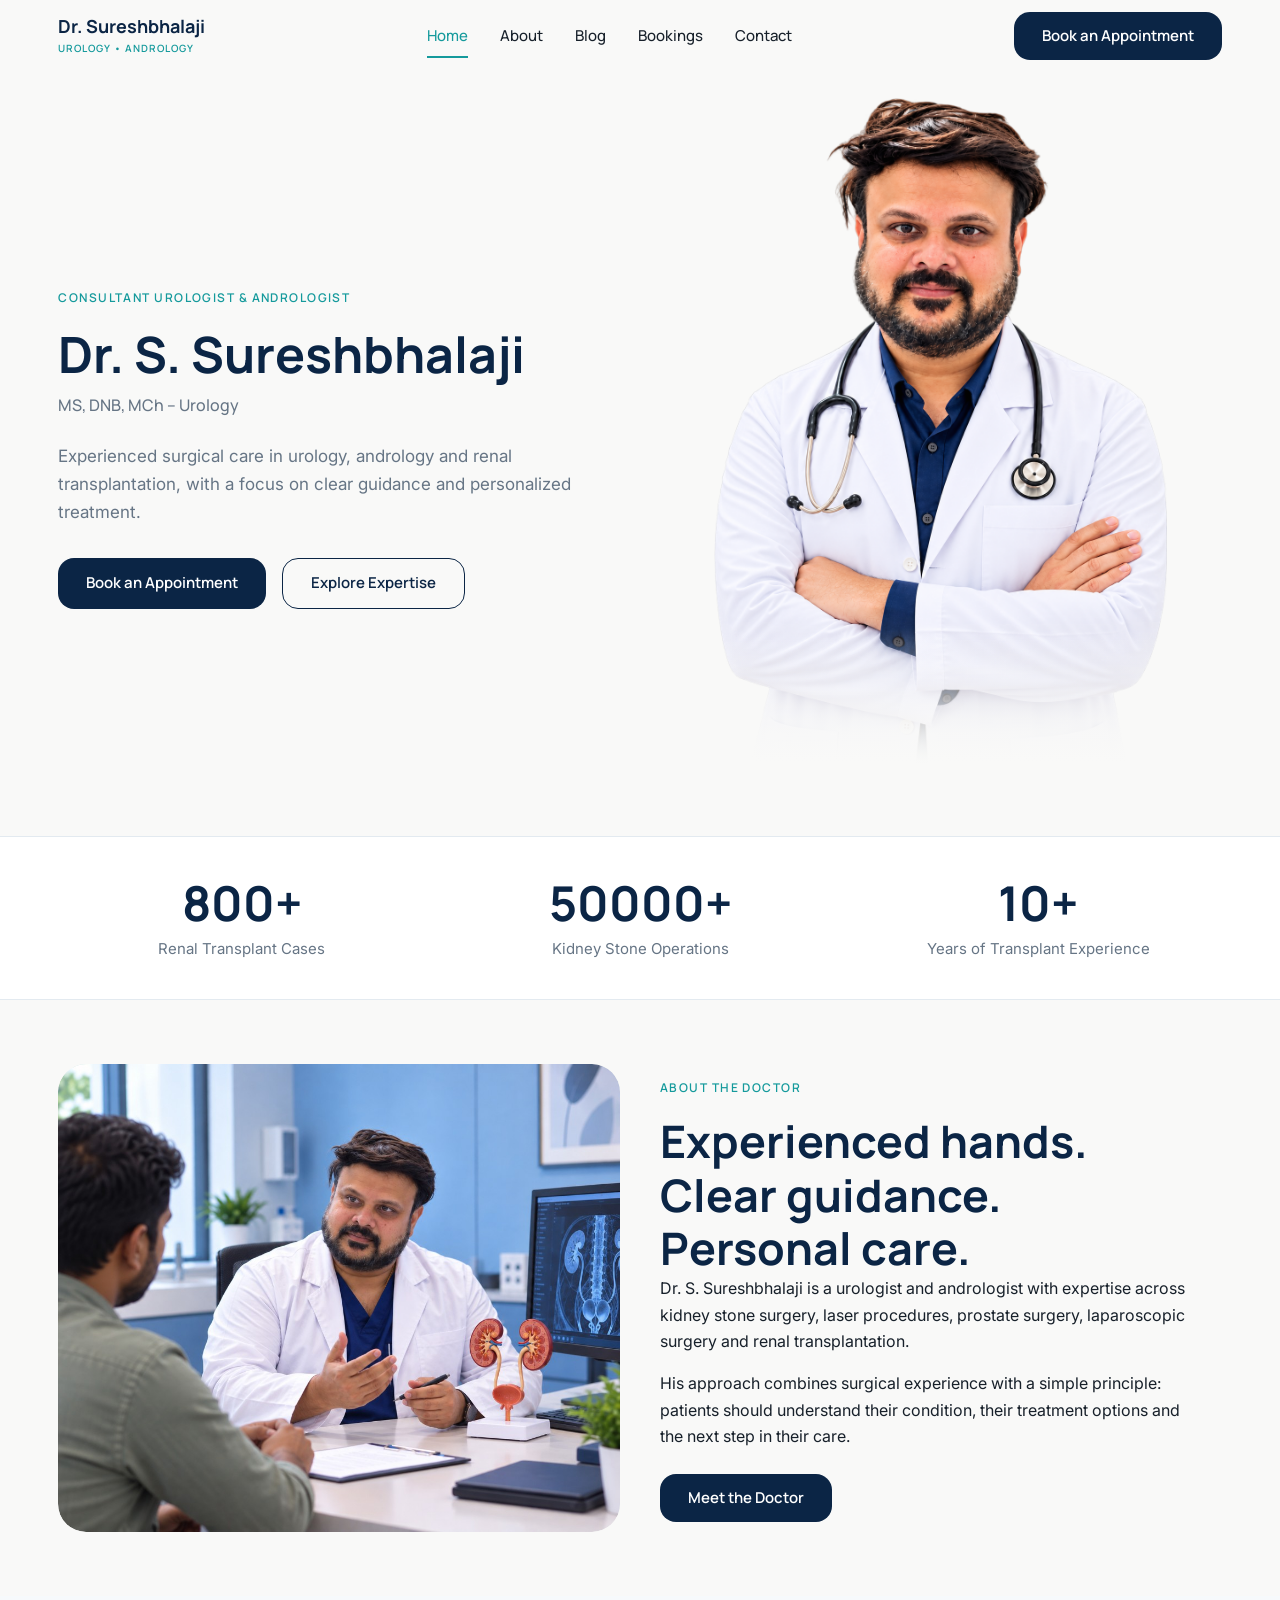
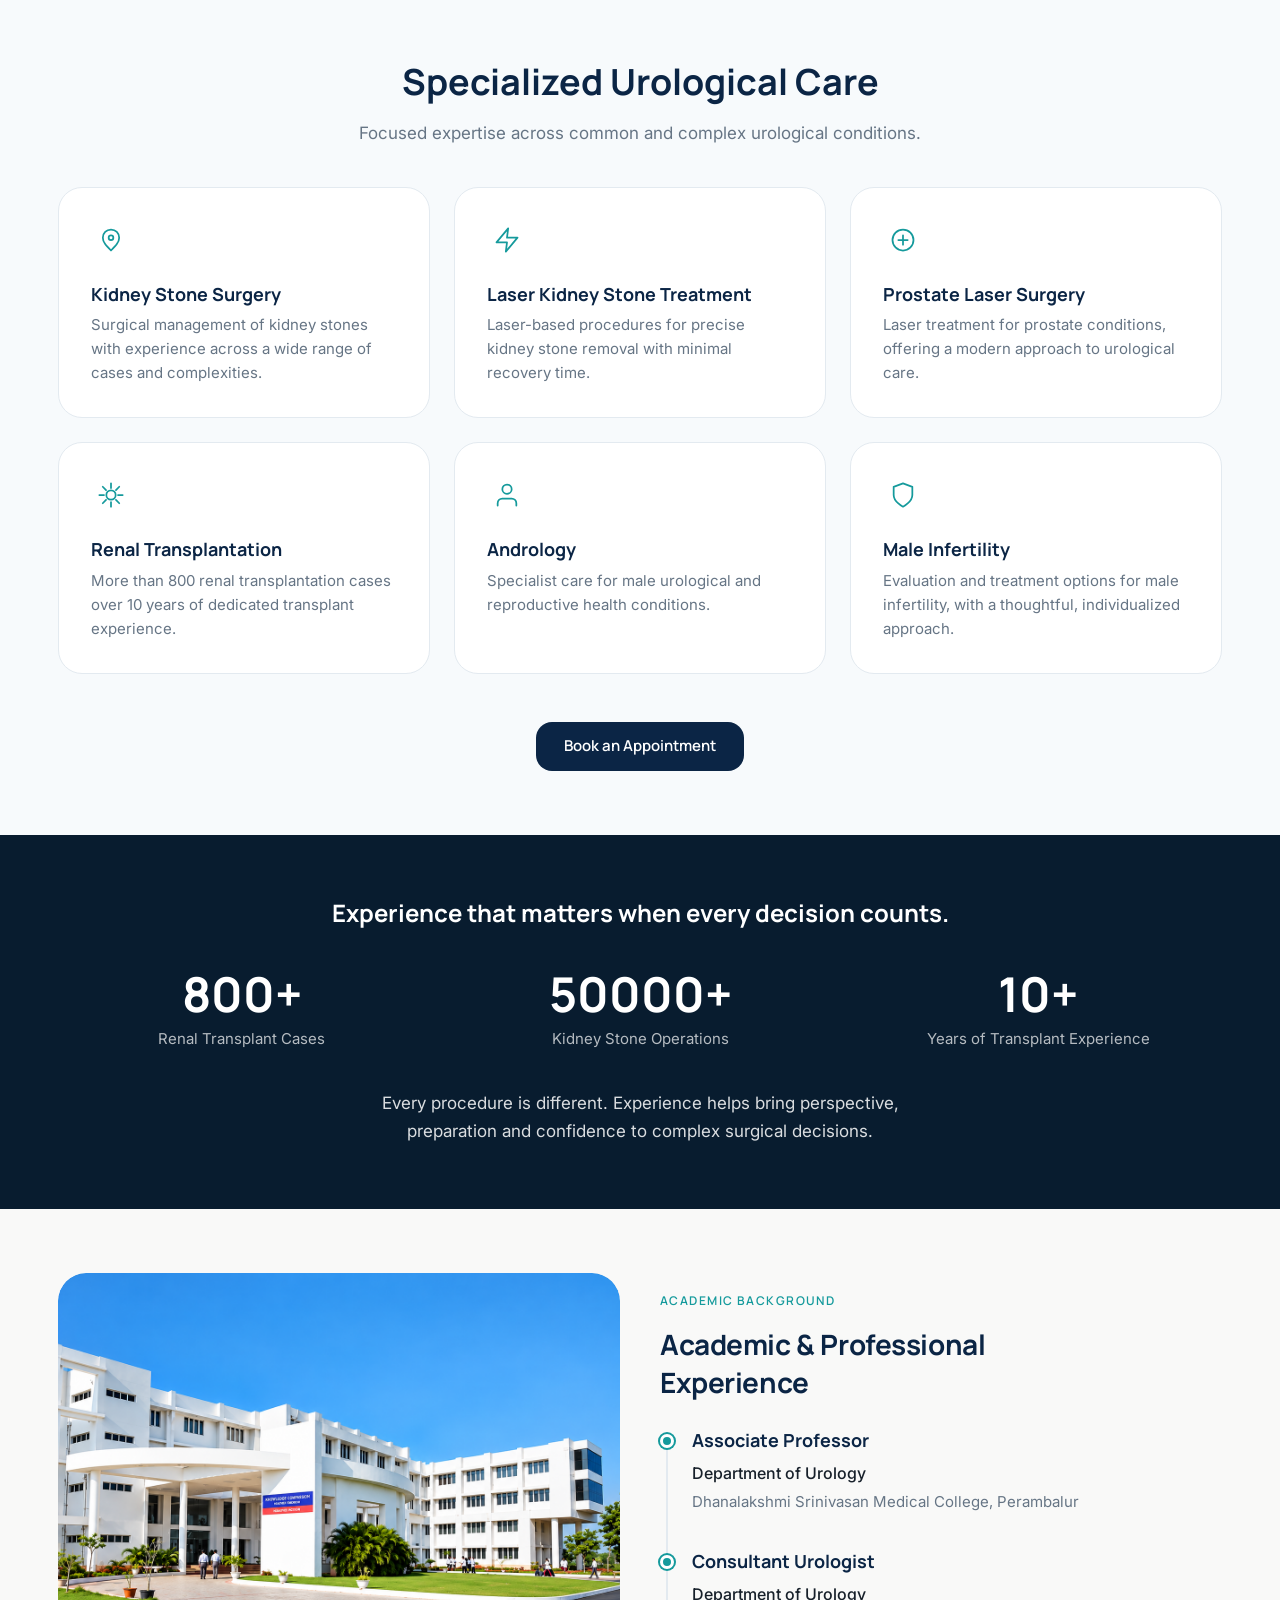
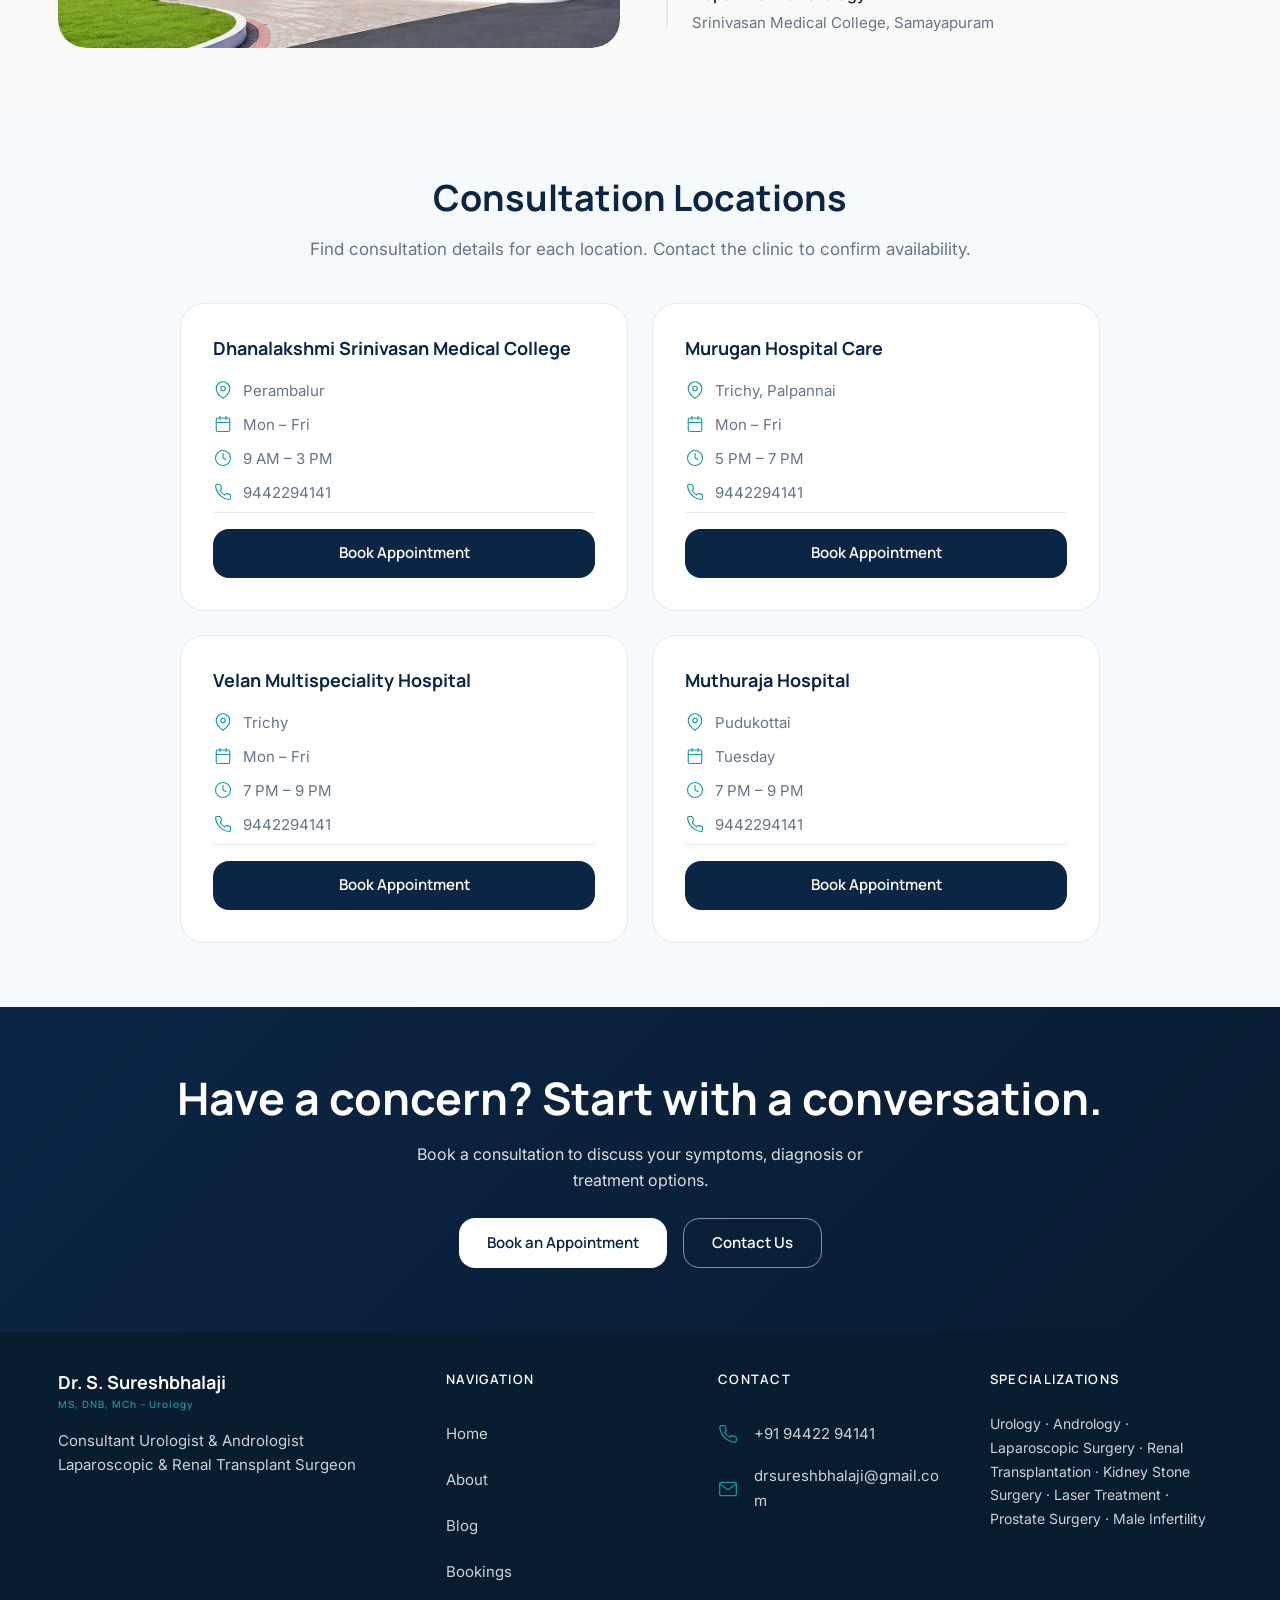
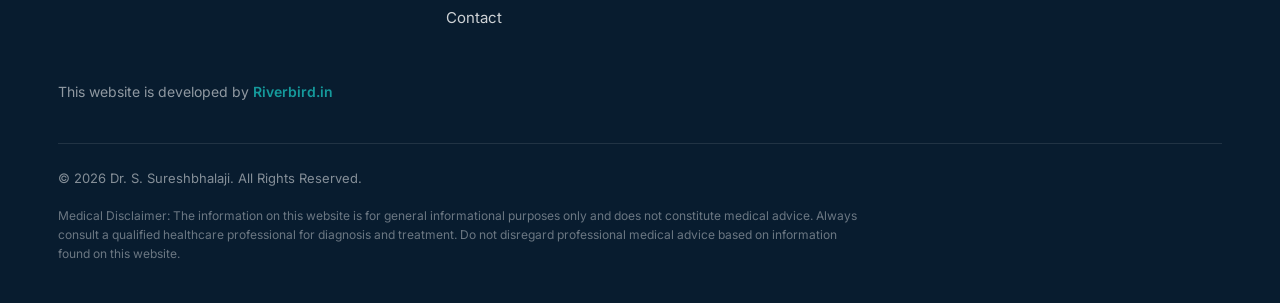
==== commit bf1ecf39: "updated hero images" ====
--- a/index.html
+++ b/index.html
@@ -13,7 +13,7 @@
     content="Experienced surgical care in urology, andrology and renal transplantation, with a focus on clear guidance and personalized treatment.">
   <meta property="og:type" content="website">
   <meta property="og:url" content="https://[YOUR-DOMAIN]/">
-  <meta property="og:image" content="assets/images/doctor-hero.png">
+  <meta property="og:image" content="assets/images/doctor-hero-1.png">
   <meta name="referrer" content="strict-origin-when-cross-origin">
   <link rel="preconnect" href="https://fonts.googleapis.com">
   <link rel="preconnect" href="https://fonts.gstatic.com" crossorigin>
@@ -93,7 +93,7 @@
             </div>
           </div>
           <div class="hero__visual reveal">
-            <img class="hero__photo" data-image="doctorHero" src="assets/images/doctor-hero.png"
+            <img class="hero__photo" data-image="doctorHero" src="assets/images/doctor-hero_1.png"
               alt="Dr. S. Sureshbhalaji — Consultant Urologist in professional medical attire" width="671" height="551"
               loading="eager">
           </div>
